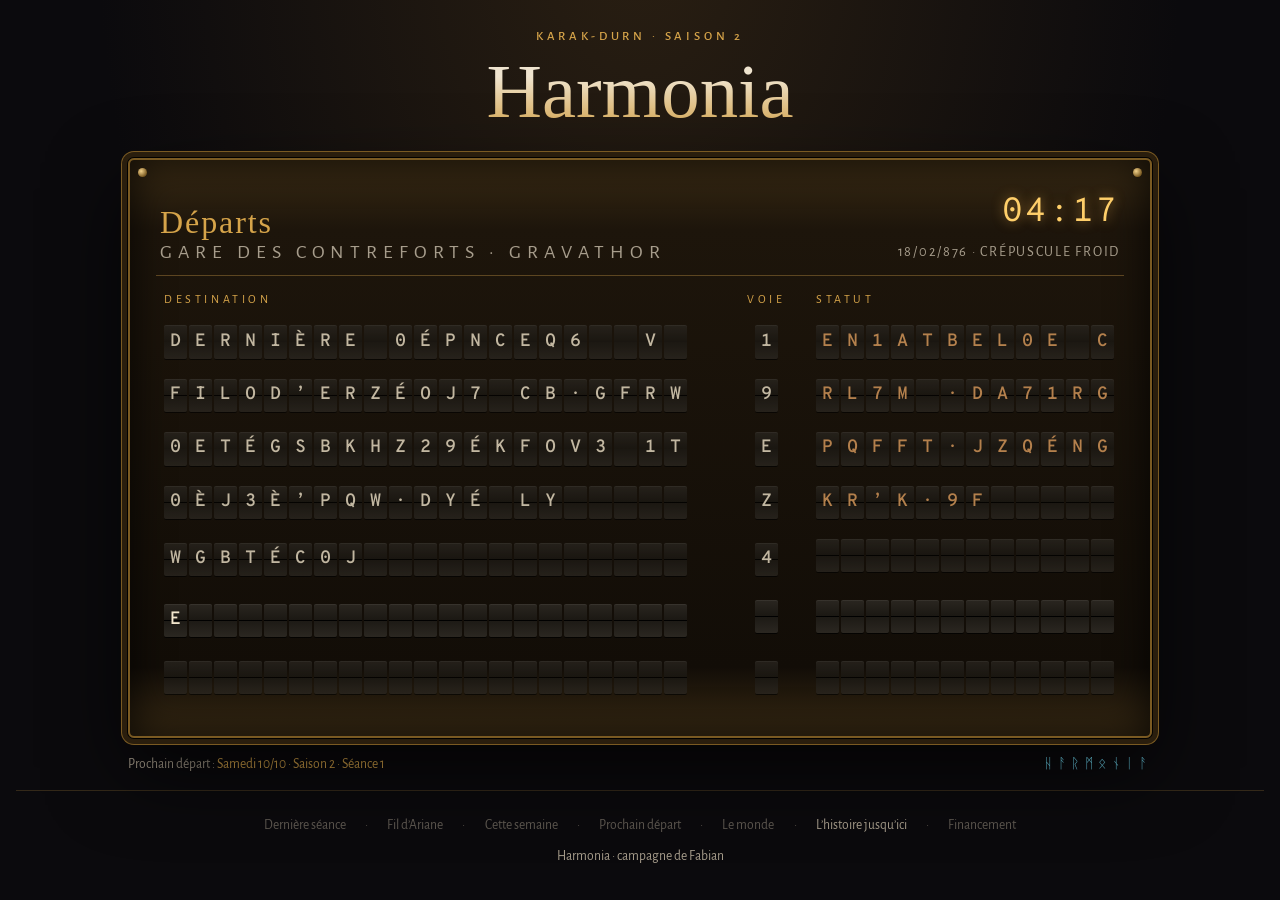
==== index.html @ 9399c0d6 "Tableau : colonnes alignées, statuts de gare ; ajout du Financement Co-Authored-By: Claude Opus 5.5 " ====
<!doctype html>
<html lang="fr">
<head>
<meta charset="utf-8">
<meta name="viewport" content="width=device-width, initial-scale=1, viewport-fit=cover">
<title>Harmonia · Départs</title>
<meta name="description" content="Le site de la campagne Harmonia : dernière séance, fil d'Ariane, semaine en cours, prochain départ et le monde.">
<link rel="preconnect" href="https://fonts.googleapis.com">
<link rel="preconnect" href="https://fonts.gstatic.com" crossorigin>
<link rel="stylesheet" href="https://fonts.googleapis.com/css2?family=IM+Fell+English:ital@0;1&family=IM+Fell+English+SC&family=Alegreya+Sans:wght@400;500;700&family=Overpass+Mono:wght@600&display=swap">
<link rel="stylesheet" href="style.css">
<style>
/* Le tableau des départs d'une gare naine : un panneau de laiton, des plaquettes qui claquent en tournant. */
.gare { min-height: 100vh; display: flex; flex-direction: column; align-items: center; padding: 3vh 16px 0; }
.fronton { text-align: center; margin-bottom: 1.6rem; }
.fronton .kicker { display: block; margin-bottom: .3rem; }
.fronton h1 { margin: 0; font-size: clamp(2.4rem, 9vw, 4.8rem); background: linear-gradient(180deg, var(--parchemin) 30%, var(--laiton)); -webkit-background-clip: text; background-clip: text; color: transparent; }

.panneau {
  /* taille d’une plaquette : 21 + 1 + 12 cases et les écarts doivent tenir dans le panneau */
  --case: clamp(12px, calc((min(100vw, 64rem) - 150px) / 38), 28px);
  --pas: calc(var(--case) + 2px);
  /* colonnes de largeur fixe : les en-têtes tombent pile au-dessus des plaquettes */
  --c-dest: calc(21 * var(--pas)); --c-voie: max(calc(var(--case) * 2.4), 3.4rem); --c-statut: calc(12 * var(--pas));
  width: min(100%, 64rem); position: relative;
  padding: clamp(12px, 2.5vw, 26px);
  background: linear-gradient(180deg, #3a2b14, #1d150b 12%, #120d07 88%, #3a2b14);
  border: 2px solid var(--laiton-sombre); border-radius: 6px;
  box-shadow: 0 0 0 1px #000, 0 0 0 6px #2a1e0d, 0 0 0 7px var(--laiton-sombre), 0 30px 80px rgba(0,0,0,.7), inset 0 0 40px rgba(0,0,0,.8);
}
/* Rivets aux quatre coins */
.panneau::before, .panneau::after { content: ""; position: absolute; top: 8px; width: 9px; height: 9px; border-radius: 50%; background: radial-gradient(circle at 35% 35%, #f3d28b, #7a5a22 70%); }
.panneau::before { left: 8px; } .panneau::after { right: 8px; }

.bandeau { display: flex; justify-content: space-between; align-items: flex-end; gap: 1rem; padding: 0 4px 12px; border-bottom: 1px solid rgba(214,164,74,.35); margin-bottom: 10px; }
.bandeau .titre { font-family: var(--f-titre); font-size: clamp(1.2rem, 3.6vw, 2rem); color: var(--laiton); letter-spacing: .06em; line-height: 1; }
.bandeau .titre small { display: block; font-family: var(--f-ui); font-size: .62em; letter-spacing: .3em; text-transform: uppercase; color: var(--cendre); margin-top: .35rem; }
.horloge { text-align: right; font-family: var(--f-ui); color: var(--cendre); font-size: clamp(.7rem, 1.8vw, .9rem); letter-spacing: .12em; text-transform: uppercase; }
.horloge b { display: block; font-family: "Overpass Mono", monospace; font-size: clamp(1.3rem, 4vw, 2.1rem); color: #ffcf6a; letter-spacing: .08em; text-shadow: 0 0 12px rgba(255,190,80,.5); }

.entetes, .ligne { display: grid; grid-template-columns: minmax(var(--c-dest), 1fr) var(--c-voie) var(--c-statut); align-items: center; gap: clamp(8px, 2vw, 22px); }
.entetes { font-family: var(--f-ui); font-size: clamp(.6rem, 1.6vw, .75rem); letter-spacing: .3em; text-transform: uppercase; color: var(--laiton); padding: 4px 8px 8px; }
.ligne { padding: 8px; border-radius: 4px; text-decoration: none; color: inherit; transition: background .25s ease, box-shadow .25s ease; position: relative; }
.ligne + .ligne { margin-top: 4px; }
a.ligne:hover, a.ligne:focus-visible { background: rgba(214,164,74,.1); box-shadow: inset 3px 0 0 var(--laiton); }
a.ligne:hover .case, a.ligne:focus-visible .case { color: #fff3d6; }
.ligne[aria-disabled="true"] { cursor: default; opacity: .78; }
.col-voie { text-align: center; justify-self: center; }
.entetes .col-voie { justify-self: stretch; }

/* Les plaquettes */
.plaquettes { display: inline-flex; gap: 2px; }
.case {
  width: var(--case); height: calc(var(--case) * 1.45); display: inline-flex; align-items: center; justify-content: center;
  font-family: "Overpass Mono", ui-monospace, monospace; font-weight: 600; font-size: calc(var(--case) * .78); color: #f2e6cc;
  background: linear-gradient(180deg, #2a2620 0%, #1b1813 49%, #000 50%, #1d1a15 51%, #2b2721 100%);
  border-radius: 2px; box-shadow: inset 0 1px 0 rgba(255,255,255,.06), 0 1px 0 rgba(0,0,0,.8); position: relative; overflow: hidden;
}
.case.tourne { animation: claque .07s linear; }
@keyframes claque { 0% { transform: perspective(200px) rotateX(0); } 50% { transform: perspective(200px) rotateX(-70deg); filter: brightness(.6); } 100% { transform: perspective(200px) rotateX(0); } }
.statut .case { color: #ffcf6a; }
.ligne.pret .statut .case { color: #9fe8a8; }
.ligne:not(.pret) .statut .case { color: #e0a060; }

.sous { width: min(100%, 64rem); display: flex; justify-content: space-between; flex-wrap: wrap; gap: .5rem 1rem; margin-top: 1rem; font-family: var(--f-ui); font-size: .85rem; color: var(--cendre); }
.sous .runes { color: var(--runes); letter-spacing: .4em; opacity: .7; }

/* Sur téléphone : la destination en haut, voie et statut en dessous */
@media (max-width: 640px) {
  .panneau { --case: clamp(9px, calc((100vw - 100px) / 23), 22px); }
  .entetes { display: none; }
  .ligne { grid-template-columns: 1fr auto; justify-items: start; grid-template-areas: "dest dest" "statut voie"; row-gap: 6px; padding: 10px 8px; border-bottom: 1px solid rgba(214,164,74,.15); }
  .col-dest { grid-area: dest; } .col-voie { grid-area: voie; } .col-statut { grid-area: statut; }
  .col-statut .case, .col-voie .case { --case: clamp(8px, calc((100vw - 100px) / 27), 16px); }
}
.lisible { position: absolute; width: 1px; height: 1px; overflow: hidden; clip: rect(0 0 0 0); white-space: nowrap; }
</style>
</head>
<body>
<main class="gare">
  <header class="fronton">
    <span class="kicker">Karak-Durn · Saison 2</span>
    <h1>Harmonia</h1>
  </header>

  <section class="panneau" aria-labelledby="titreDeparts">
    <div class="bandeau">
      <div class="titre" id="titreDeparts">Départs<small>Gare des Contreforts · Gravathor</small></div>
      <div class="horloge" aria-label="Date en jeu"><b id="heure">--:--</b><span id="dateJeu"></span></div>
    </div>
    <div class="entetes" aria-hidden="true"><span>Destination</span><span class="col-voie">Voie</span><span>Statut</span></div>
    <nav id="lignes" aria-label="Rubriques du site"></nav>
  </section>

  <div class="sous">
    <span>Prochain départ : <b id="prochain"></b></span>
    <span class="runes" aria-hidden="true">ᚺᚨᚱᛗᛟᚾᛁᚨ</span>
  </div>

  <footer class="pied" style="width:100%;margin-top:auto">
    <nav id="menuSimple" aria-label="Menu simple"></nav>
    Harmonia · campagne de Fabian
  </footer>
</main>

<script src="donnees.js"></script>
<script>
(() => {
  const H = window.HARMONIA;
  const calme = matchMedia('(prefers-reduced-motion: reduce)').matches;
  const ALPHABET = 'ABCDEFGHIJKLMNOPQRSTUVWXYZÉÈÀ0123456789·’ ';
  const LARG = { dest: 21, voie: 1, statut: 12 };
  const statutDe = d => d.pret ? 'À l’heure' : (d.statut || 'Retardé');
  const versPlaquettes = (txt, n) => (txt.toUpperCase() + ' '.repeat(n)).slice(0, n);

  // Les plaquettes : chaque case tourne un certain nombre de fois avant de s'arrêter sur sa lettre
  function plaquettes(txt, n, retard) {
    const boite = document.createElement('span'); boite.className = 'plaquettes'; boite.setAttribute('aria-hidden', 'true');
    [...versPlaquettes(txt, n)].forEach((lettre, i) => {
      const c = document.createElement('span'); c.className = 'case'; boite.appendChild(c);
      if (calme) { c.textContent = lettre; return; }
      let tours = 5 + Math.floor(Math.random() * 9);
      const tic = () => {
        c.classList.remove('tourne'); void c.offsetWidth; c.classList.add('tourne');
        c.textContent = tours > 0 ? ALPHABET[Math.floor(Math.random() * ALPHABET.length)] : lettre;
        if (tours-- > 0) setTimeout(tic, 55 + Math.random() * 25);
      };
      setTimeout(tic, retard + i * 35);
    });
    return boite;
  }

  const lignes = document.getElementById('lignes'), menu = document.getElementById('menuSimple');
  H.departs.forEach((d, k) => {
    const l = document.createElement(d.pret ? 'a' : 'div');
    l.className = 'ligne' + (d.pret ? ' pret' : '');
    if (d.pret) l.href = d.page; else l.setAttribute('aria-disabled', 'true');
    const lu = document.createElement('span'); lu.className = 'lisible';
    lu.textContent = `${d.destination}, voie ${d.voie}, ${statutDe(d)}`; l.appendChild(lu);
    const col = (cls, el) => { const s = document.createElement('span'); s.className = cls; s.appendChild(el); l.appendChild(s); };
    col('col-dest', plaquettes(d.destination, LARG.dest, 150 + k * 260));
    col('col-voie', plaquettes(d.voie, LARG.voie, 350 + k * 260));
    col('col-statut statut', plaquettes(statutDe(d), LARG.statut, 450 + k * 260));
    lignes.appendChild(l);
    if (k) menu.appendChild(Object.assign(document.createElement('span'), { textContent: '·' }));
    const m = document.createElement(d.pret ? 'a' : 'span');
    m.textContent = d.destination; if (d.pret) m.href = d.page; else m.style.opacity = '.5';
    menu.appendChild(m);
  });

  // Horloge : l'heure réelle, la date d'Harmonia
  document.getElementById('dateJeu').textContent = `${H.dateEnJeu} · ${H.saison}`;
  const heure = document.getElementById('heure');
  (function tic() { const d = new Date(); heure.textContent = String(d.getHours()).padStart(2, '0') + ':' + String(d.getMinutes()).padStart(2, '0'); setTimeout(tic, 1000 * (60 - d.getSeconds())); })();

  const p = H.prochaineSeance;
  document.getElementById('prochain').textContent = [p.libelle, p.heure, p.quoi].filter(Boolean).join(' · ');
})();
</script>
</body>
</html>
---- style.css ----
/* Harmonia : charte commune (nuit, parchemin, laiton), dans l'esprit de la bande-annonce de la saison 2. */
:root {
  --nuit: #0b0a0d;
  --nuit-2: #15121a;
  --parchemin: #efe4cf;
  --cendre: #a79d8c;
  --laiton: #d6a44a;
  --laiton-sombre: #7a5a22;
  --braise: #e0703a;
  --runes: #6fd8f0;
  --f-titre: "IM Fell English SC", "IM Fell English", Georgia, "Times New Roman", serif;
  --f-recit: "IM Fell English", Georgia, "Times New Roman", serif;
  --f-ui: "Alegreya Sans", "Segoe UI", system-ui, sans-serif;
  color-scheme: dark;
}
* { box-sizing: border-box; }
html { -webkit-text-size-adjust: 100%; }
body {
  margin: 0; min-height: 100vh; color: var(--parchemin); font-family: var(--f-recit); line-height: 1.6;
  background: radial-gradient(ellipse at 50% -10%, #2a1f12 0%, var(--nuit) 60%) fixed, var(--nuit);
}
a { color: var(--laiton); }
a:focus-visible, button:focus-visible { outline: 2px solid var(--parchemin); outline-offset: 3px; }

/* Barre du haut, commune à toutes les pages sauf l'accueil */
.entete { display: flex; align-items: center; justify-content: space-between; gap: 1rem; padding: 14px 16px; border-bottom: 1px solid rgba(214,164,74,.25); }
.entete a { font-family: var(--f-ui); text-decoration: none; letter-spacing: .14em; text-transform: uppercase; font-size: .85rem; }
.entete .marque { font-family: var(--f-titre); text-transform: none; letter-spacing: .02em; font-size: 1.3rem; color: var(--parchemin); }

/* Pages de lecture */
.page { max-width: 46rem; margin: 0 auto; padding: 2.5rem 16px 4rem; }
.kicker { font-family: var(--f-ui); font-weight: 500; font-size: .8rem; letter-spacing: .3em; text-transform: uppercase; color: var(--laiton); }
h1 { font-family: var(--f-titre); font-weight: 400; font-size: clamp(2.2rem, 7vw, 3.6rem); line-height: 1.05; margin: .3rem 0 1rem; }
h2 { font-family: var(--f-titre); font-weight: 400; font-size: clamp(1.5rem, 4.5vw, 2rem); line-height: 1.15; margin: 0 0 .6rem; color: var(--parchemin); }
.chapeau { font-size: 1.2rem; color: var(--cendre); font-style: italic; }
b, strong { color: var(--laiton); font-weight: 400; }

/* Pied de page : le menu classique, en secours du tableau */
.pied { border-top: 1px solid rgba(214,164,74,.2); padding: 1.5rem 16px 2rem; text-align: center; font-family: var(--f-ui); font-size: .85rem; color: var(--cendre); }
.pied nav { display: flex; flex-wrap: wrap; justify-content: center; gap: .4rem 1.2rem; margin-bottom: .6rem; }
.pied nav a { color: var(--cendre); text-decoration: none; }
.pied nav a:hover { color: var(--laiton); }
.pied nav span { opacity: .5; }

@media (prefers-reduced-motion: reduce) { *, *::before, *::after { animation: none !important; transition: none !important; } }
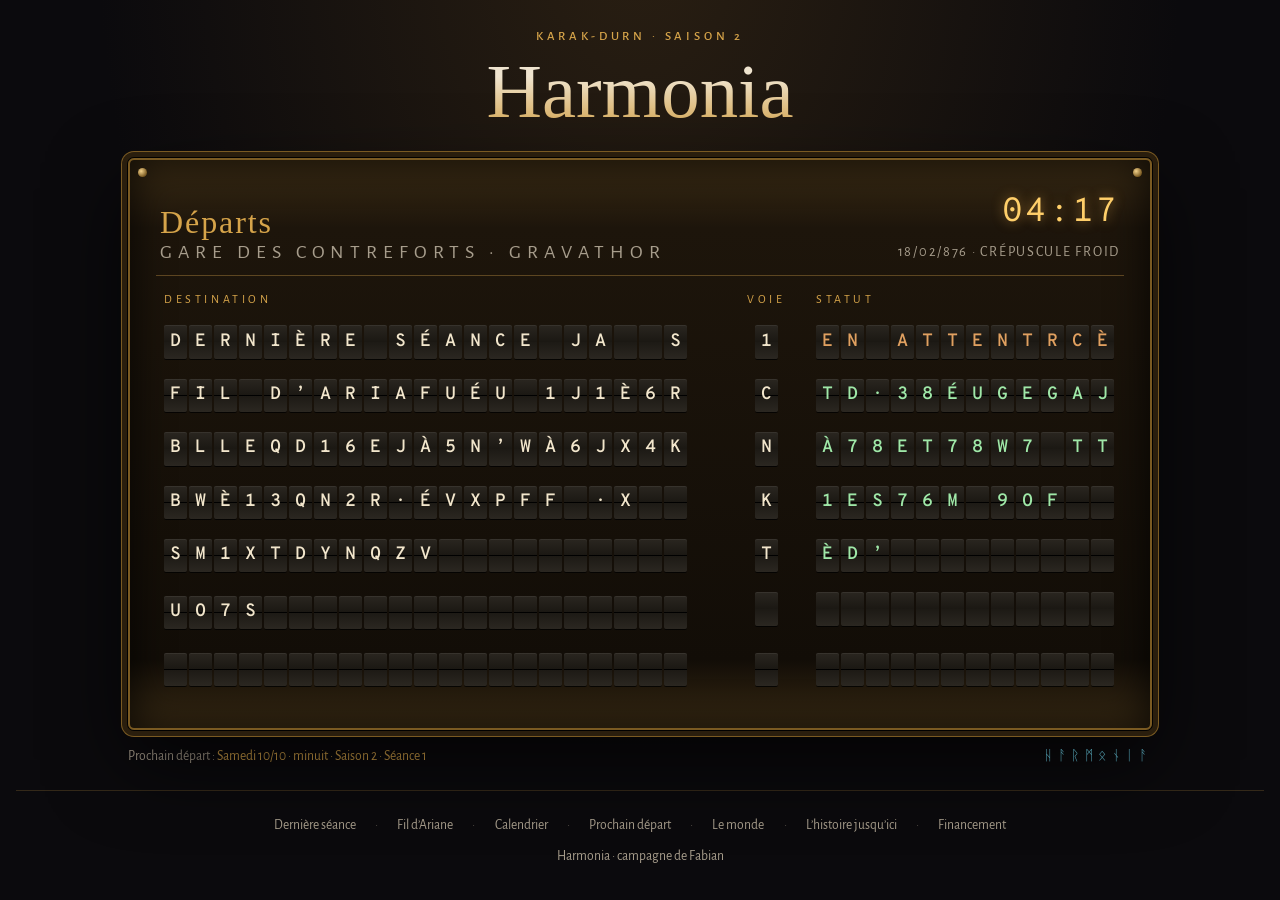
==== commit 022850cc: "Dernière séance (récap + notes brutes) et Le monde (fiches avec recherche, amorcées avec la saison 1" ====
--- a/index.html
+++ b/index.html
@@ -59,8 +59,8 @@
 .case.tourne { animation: claque .07s linear; }
 @keyframes claque { 0% { transform: perspective(200px) rotateX(0); } 50% { transform: perspective(200px) rotateX(-70deg); filter: brightness(.6); } 100% { transform: perspective(200px) rotateX(0); } }
 .statut .case { color: #ffcf6a; }
-.ligne.pret .statut .case { color: #9fe8a8; }
-.ligne:not(.pret) .statut .case { color: #e0a060; }
+.ligne.heure .statut .case { color: #9fe8a8; }
+.ligne:not(.heure) .statut .case { color: #e0a060; }
 
 .sous { width: min(100%, 64rem); display: flex; justify-content: space-between; flex-wrap: wrap; gap: .5rem 1rem; margin-top: 1rem; font-family: var(--f-ui); font-size: .85rem; color: var(--cendre); }
 .sous .runes { color: var(--runes); letter-spacing: .4em; opacity: .7; }
@@ -110,7 +110,7 @@
   const calme = matchMedia('(prefers-reduced-motion: reduce)').matches;
   const ALPHABET = 'ABCDEFGHIJKLMNOPQRSTUVWXYZÉÈÀ0123456789·’ ';
   const LARG = { dest: 21, voie: 1, statut: 12 };
-  const statutDe = d => d.pret ? 'À l’heure' : (d.statut || 'Retardé');
+  const statutDe = d => d.statut || (d.pret ? 'À l’heure' : 'Retardé'); // un statut écrit à la main l’emporte
   const versPlaquettes = (txt, n) => (txt.toUpperCase() + ' '.repeat(n)).slice(0, n);
 
   // Les plaquettes : chaque case tourne un certain nombre de fois avant de s'arrêter sur sa lettre
@@ -133,7 +133,7 @@
   const lignes = document.getElementById('lignes'), menu = document.getElementById('menuSimple');
   H.departs.forEach((d, k) => {
     const l = document.createElement(d.pret ? 'a' : 'div');
-    l.className = 'ligne' + (d.pret ? ' pret' : '');
+    l.className = 'ligne' + (d.pret ? ' pret' : '') + (statutDe(d) === 'À l’heure' ? ' heure' : '');
     if (d.pret) l.href = d.page; else l.setAttribute('aria-disabled', 'true');
     const lu = document.createElement('span'); lu.className = 'lisible';
     lu.textContent = `${d.destination}, voie ${d.voie}, ${statutDe(d)}`; l.appendChild(lu);
--- a/style.css
+++ b/style.css
@@ -39,7 +39,7 @@
 .pied { border-top: 1px solid rgba(214,164,74,.2); padding: 1.5rem 16px 2rem; text-align: center; font-family: var(--f-ui); font-size: .85rem; color: var(--cendre); }
 .pied nav { display: flex; flex-wrap: wrap; justify-content: center; gap: .4rem 1.2rem; margin-bottom: .6rem; }
 .pied nav a { color: var(--cendre); text-decoration: none; }
-.pied nav a:hover { color: var(--laiton); }
+.pied nav a:hover, .pied nav a[aria-current] { color: var(--laiton); }
 .pied nav span { opacity: .5; }
 
 @media (prefers-reduced-motion: reduce) { *, *::before, *::after { animation: none !important; transition: none !important; } }
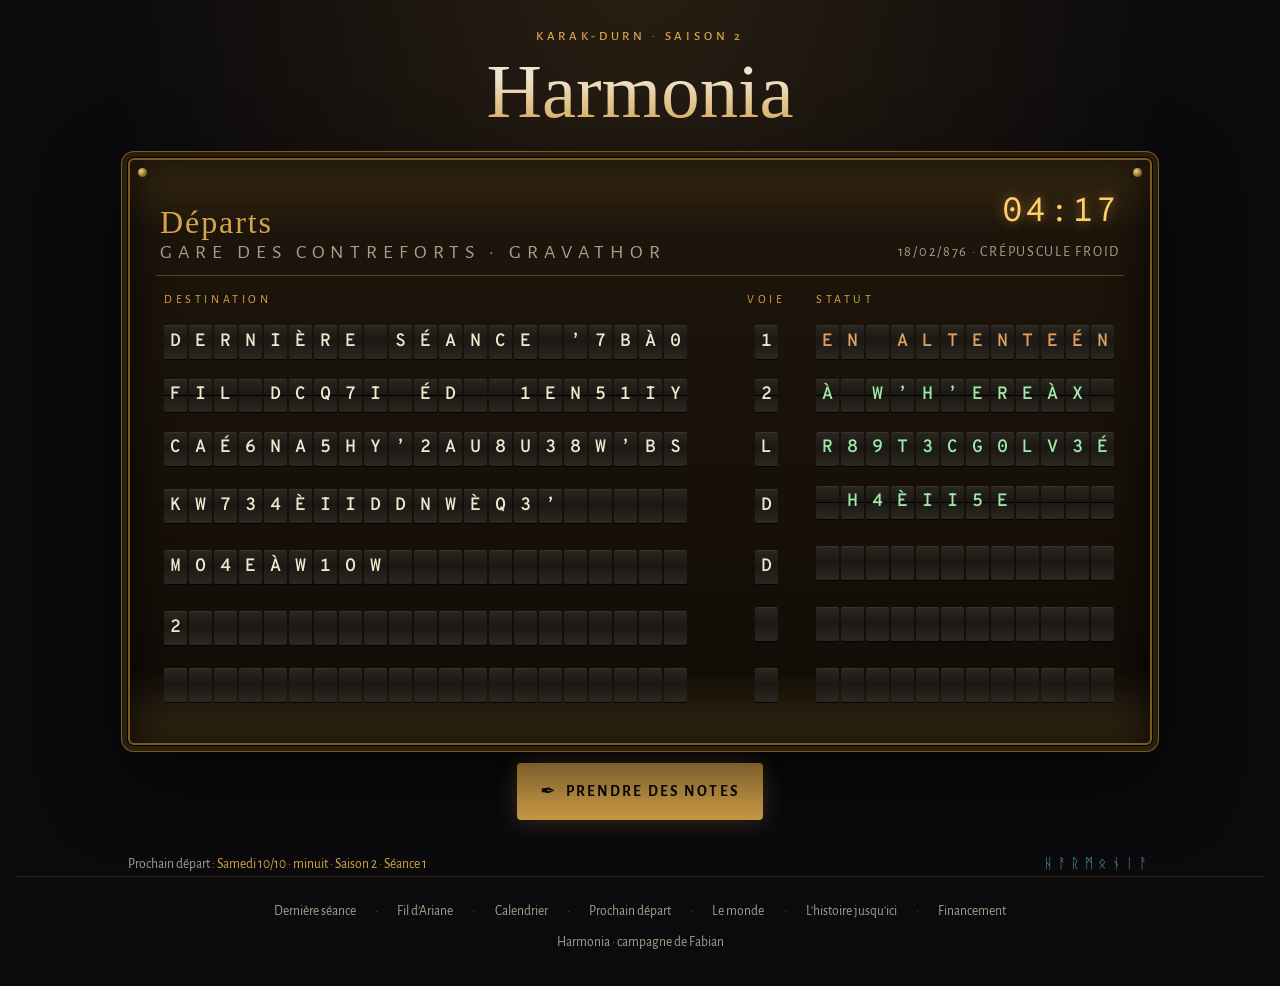
==== commit dba46806: "Bouton « Prendre des notes » vers le formulaire (accueil et Dernière séance) ; accueil branché sur c" ====
--- a/index.html
+++ b/index.html
@@ -92,6 +92,8 @@
     <nav id="lignes" aria-label="Rubriques du site"></nav>
   </section>
 
+  <div class="prendre-notes"></div>
+
   <div class="sous">
     <span>Prochain départ : <b id="prochain"></b></span>
     <span class="runes" aria-hidden="true">ᚺᚨᚱᛗᛟᚾᛁᚨ</span>
@@ -104,6 +106,7 @@
 </main>
 
 <script src="donnees.js"></script>
+<script src="commun.js" defer></script>
 <script>
 (() => {
   const H = window.HARMONIA;
@@ -130,7 +133,7 @@
     return boite;
   }
 
-  const lignes = document.getElementById('lignes'), menu = document.getElementById('menuSimple');
+  const lignes = document.getElementById('lignes');
   H.departs.forEach((d, k) => {
     const l = document.createElement(d.pret ? 'a' : 'div');
     l.className = 'ligne' + (d.pret ? ' pret' : '') + (statutDe(d) === 'À l’heure' ? ' heure' : '');
@@ -142,10 +145,6 @@
     col('col-voie', plaquettes(d.voie, LARG.voie, 350 + k * 260));
     col('col-statut statut', plaquettes(statutDe(d), LARG.statut, 450 + k * 260));
     lignes.appendChild(l);
-    if (k) menu.appendChild(Object.assign(document.createElement('span'), { textContent: '·' }));
-    const m = document.createElement(d.pret ? 'a' : 'span');
-    m.textContent = d.destination; if (d.pret) m.href = d.page; else m.style.opacity = '.5';
-    menu.appendChild(m);
   });
 
   // Horloge : l'heure réelle, la date d'Harmonia
--- a/style.css
+++ b/style.css
@@ -42,4 +42,10 @@
 .pied nav a:hover, .pied nav a[aria-current] { color: var(--laiton); }
 .pied nav span { opacity: .5; }
 
+/* Bouton « Prendre des notes » vers le formulaire */
+.prendre-notes { margin: 1.2rem 0; text-align: center; }
+.bouton-notes { display: inline-flex; align-items: center; gap: .5rem; font-family: var(--f-ui); font-weight: 700; font-size: .95rem; letter-spacing: .14em; text-transform: uppercase; text-decoration: none; color: var(--nuit); background: var(--laiton); border-radius: 3px; padding: .8rem 1.4rem; box-shadow: 0 0 0 1px var(--laiton), 0 0 24px rgba(214,164,74,.3); }
+.bouton-notes:hover { filter: brightness(1.1); }
+.bouton-notes span { font-size: 1.2em; }
+
 @media (prefers-reduced-motion: reduce) { *, *::before, *::after { animation: none !important; transition: none !important; } }
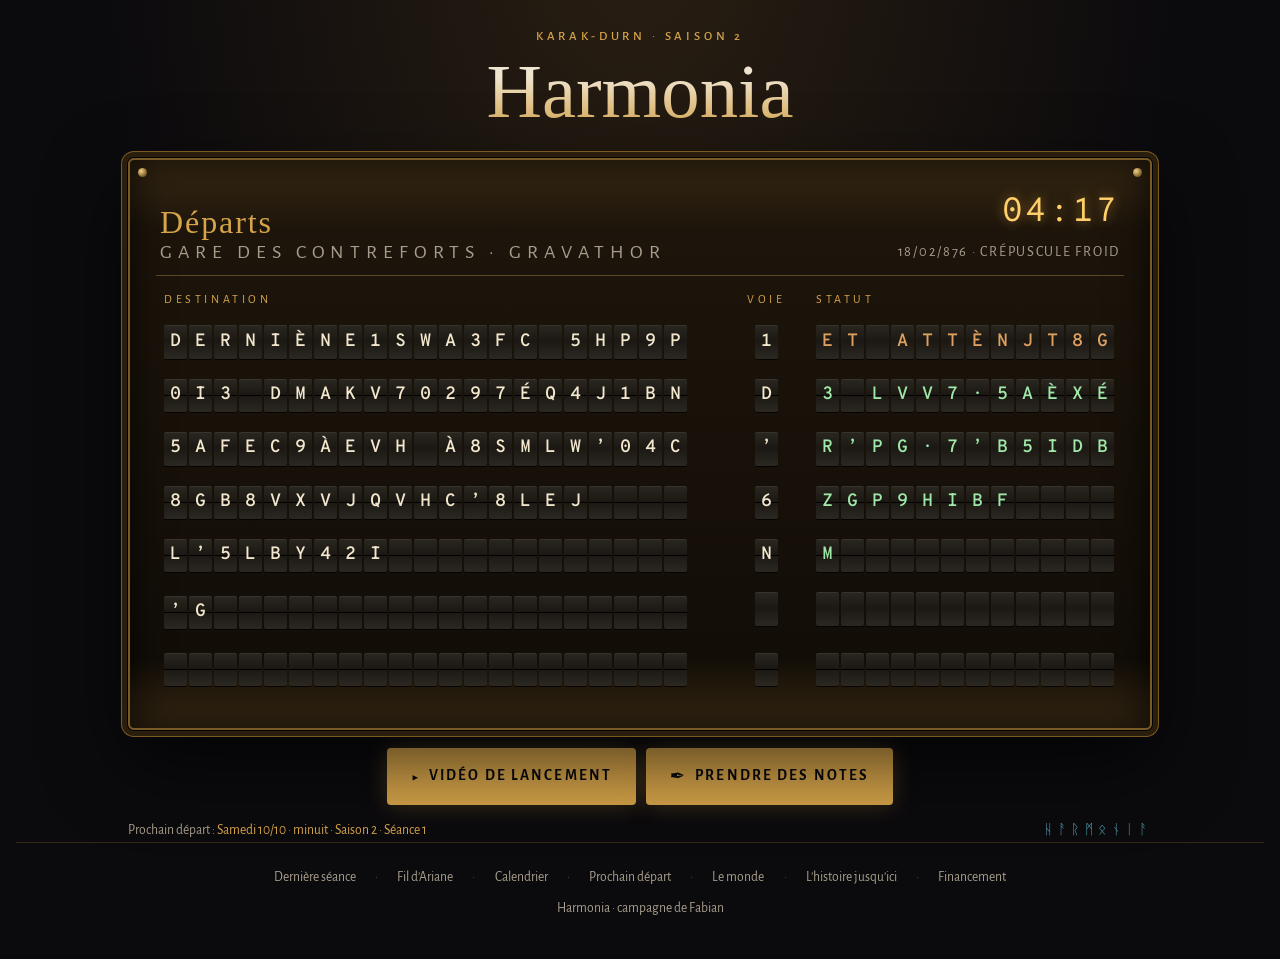
==== commit 718225b0: "Vidéo de lancement (Terminus) : copie dans terminus/, bouton sur l'accueil, crédits des sons Co-Auth" ====
--- a/index.html
+++ b/index.html
@@ -92,7 +92,10 @@
     <nav id="lignes" aria-label="Rubriques du site"></nav>
   </section>
 
-  <div class="prendre-notes"></div>
+  <div class="boutons-accueil">
+    <a class="bouton-notes bouton-video" href="terminus/"><span aria-hidden="true">▶</span> Vidéo de lancement</a>
+    <div class="prendre-notes"></div>
+  </div>
 
   <div class="sous">
     <span>Prochain départ : <b id="prochain"></b></span>
--- a/style.css
+++ b/style.css
@@ -43,9 +43,21 @@
 .pied nav span { opacity: .5; }
 
 /* Bouton « Prendre des notes » vers le formulaire */
+.boutons-accueil { display: flex; flex-wrap: wrap; gap: .8rem; justify-content: center; align-items: center; margin: 1.2rem 0 0; }
+.boutons-accueil .prendre-notes { margin: 0; }
+.bouton-video { background: transparent; color: var(--laiton); box-shadow: inset 0 0 0 1px var(--laiton); }
 .prendre-notes { margin: 1.2rem 0; text-align: center; }
 .bouton-notes { display: inline-flex; align-items: center; gap: .5rem; font-family: var(--f-ui); font-weight: 700; font-size: .95rem; letter-spacing: .14em; text-transform: uppercase; text-decoration: none; color: var(--nuit); background: var(--laiton); border-radius: 3px; padding: .8rem 1.4rem; box-shadow: 0 0 0 1px var(--laiton), 0 0 24px rgba(214,164,74,.3); }
 .bouton-notes:hover { filter: brightness(1.1); }
 .bouton-notes span { font-size: 1.2em; }
+.scribe { max-width: min(26rem, calc(100vw - 32px)); padding: 1.6rem 1.4rem 1.4rem; text-align: center; color: #2b2116; background: linear-gradient(180deg, #f3e9d3, #e8dabb); border: 2px solid var(--laiton-sombre); border-radius: 6px; box-shadow: 0 20px 60px rgba(0,0,0,.7); }
+.scribe::backdrop { background: rgba(5,4,6,.75); }
+.scribe .question { font-family: var(--f-titre); font-size: 1.5rem; line-height: 1.2; margin: 0 0 .5rem; }
+.scribe .explication { font-family: var(--f-ui); font-size: .9rem; color: #6b5b45; margin: 0 0 1.2rem; }
+.scribe .choix { display: flex; gap: .8rem; justify-content: center; }
+.scribe button { font-family: var(--f-ui); font-weight: 700; font-size: .95rem; letter-spacing: .14em; text-transform: uppercase; cursor: pointer; border-radius: 3px; padding: .7rem 1.6rem; border: 2px solid #2b2116; }
+.scribe .oui { background: #2b2116; color: var(--parchemin); }
+.scribe .non { background: transparent; color: #2b2116; }
+.scribe button:focus-visible { outline: 2px solid var(--laiton-sombre); outline-offset: 3px; }
 
 @media (prefers-reduced-motion: reduce) { *, *::before, *::after { animation: none !important; transition: none !important; } }
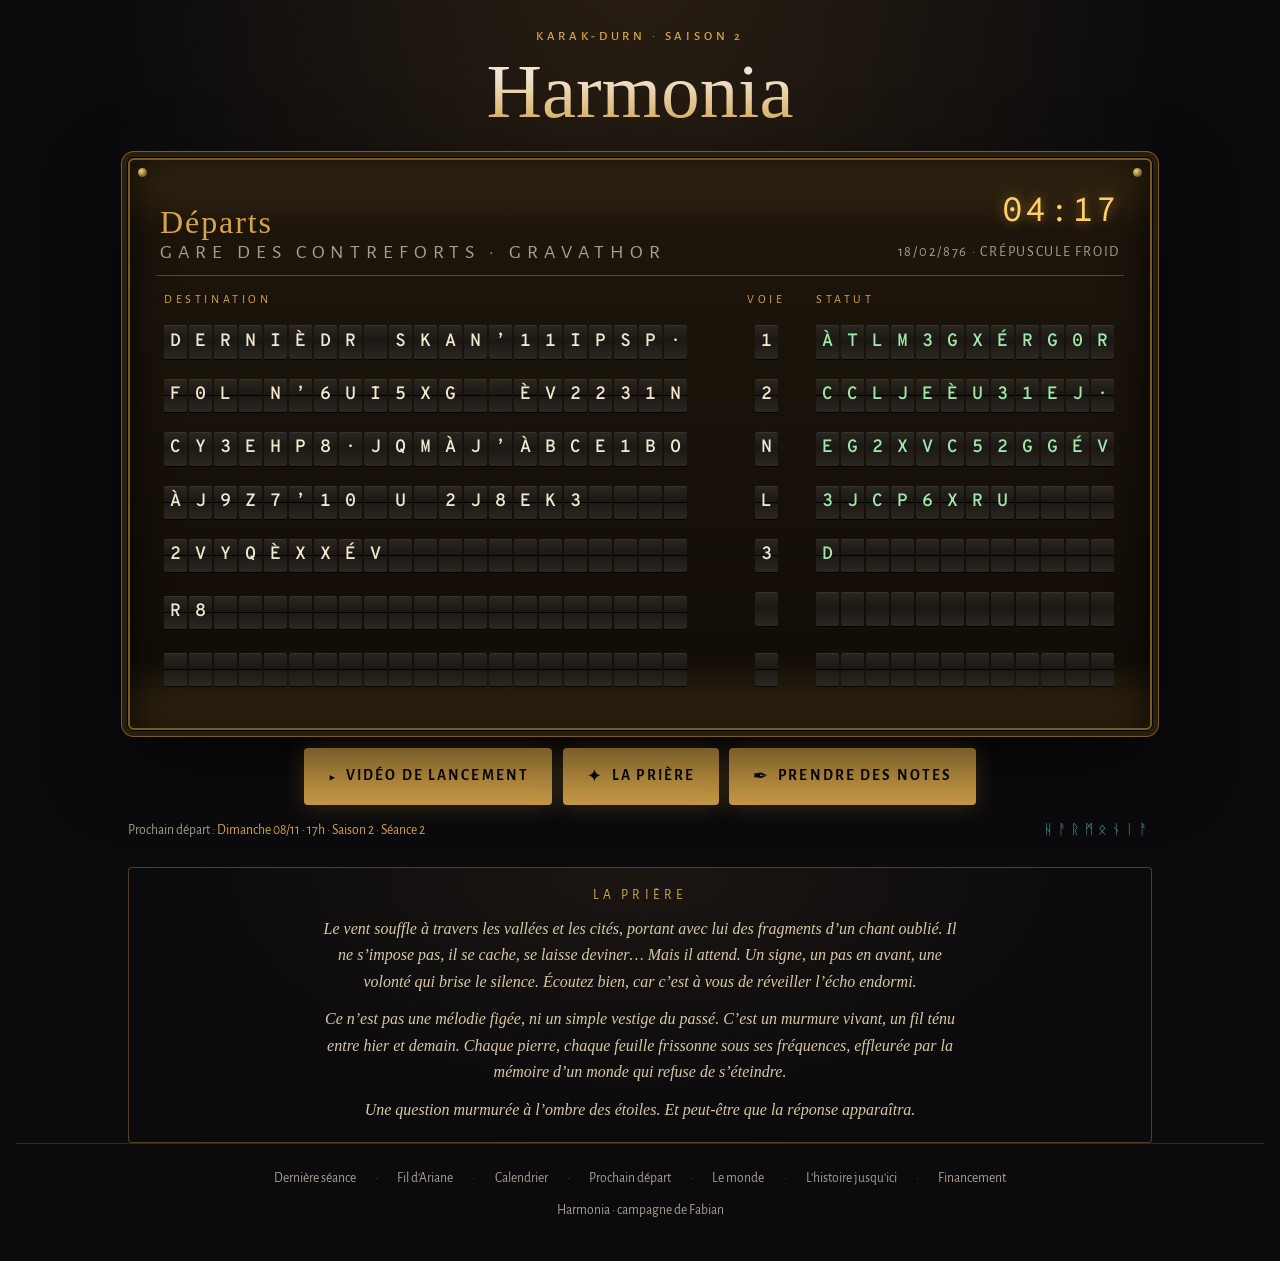
==== commit 1f67e4b3: "Le monde : arbre des lieux de rencontre pour les personnages ; accueil : la prière du début de séanc" ====
--- a/index.html
+++ b/index.html
@@ -73,6 +73,11 @@
   .col-dest { grid-area: dest; } .col-voie { grid-area: voie; } .col-statut { grid-area: statut; }
   .col-statut .case, .col-voie .case { --case: clamp(8px, calc((100vw - 100px) / 27), 16px); }
 }
+.priere { width: min(100%, 64rem); margin-top: 1.6rem; padding: 1.2rem clamp(1rem, 4vw, 2rem); border: 1px solid rgba(214,164,74,.35); border-radius: 4px; background: radial-gradient(ellipse at top, rgba(214,164,74,.08), transparent 70%); text-align: center; }
+.priere h2 { margin: 0 0 .8rem; font-size: clamp(.75rem, 2vw, .85rem); font-family: var(--f-ui); letter-spacing: .3em; text-transform: uppercase; color: var(--laiton); }
+.priere blockquote { margin: 0 auto; max-width: 40em; font-style: italic; color: #d8c8a8; line-height: 1.65; }
+.priere blockquote p { margin: 0 0 .7em; }
+.priere blockquote p:last-child { margin-bottom: 0; }
 .lisible { position: absolute; width: 1px; height: 1px; overflow: hidden; clip: rect(0 0 0 0); white-space: nowrap; }
 </style>
 </head>
@@ -94,6 +99,7 @@
 
   <div class="boutons-accueil">
     <a class="bouton-notes bouton-video" href="terminus/"><span aria-hidden="true">▶</span> Vidéo de lancement</a>
+    <a class="bouton-notes" href="#priere"><span aria-hidden="true">✦</span> La prière</a>
     <div class="prendre-notes"></div>
   </div>
 
@@ -102,6 +108,11 @@
     <span class="runes" aria-hidden="true">ᚺᚨᚱᛗᛟᚾᛁᚨ</span>
   </div>
 
+  <section class="priere" id="priere" aria-labelledby="titrePriere" hidden>
+    <h2 id="titrePriere">La prière</h2>
+    <blockquote id="texte-priere"></blockquote>
+  </section>
+
   <footer class="pied" style="width:100%;margin-top:auto">
     <nav id="menuSimple" aria-label="Menu simple"></nav>
     Harmonia · campagne de Fabian
@@ -109,6 +120,16 @@
 </main>
 
 <script src="donnees.js"></script>
+<script>
+// La prière du début de séance (texte dans donnees.js)
+(() => {
+  const P = (window.HARMONIA || {}).priere || [];
+  if (!P.length) return;
+  const q = document.getElementById('texte-priere');
+  P.forEach(t => { const p = document.createElement('p'); p.textContent = t; q.appendChild(p); });
+  document.getElementById('priere').hidden = false;
+})();
+</script>
 <script src="commun.js" defer></script>
 <script>
 (() => {
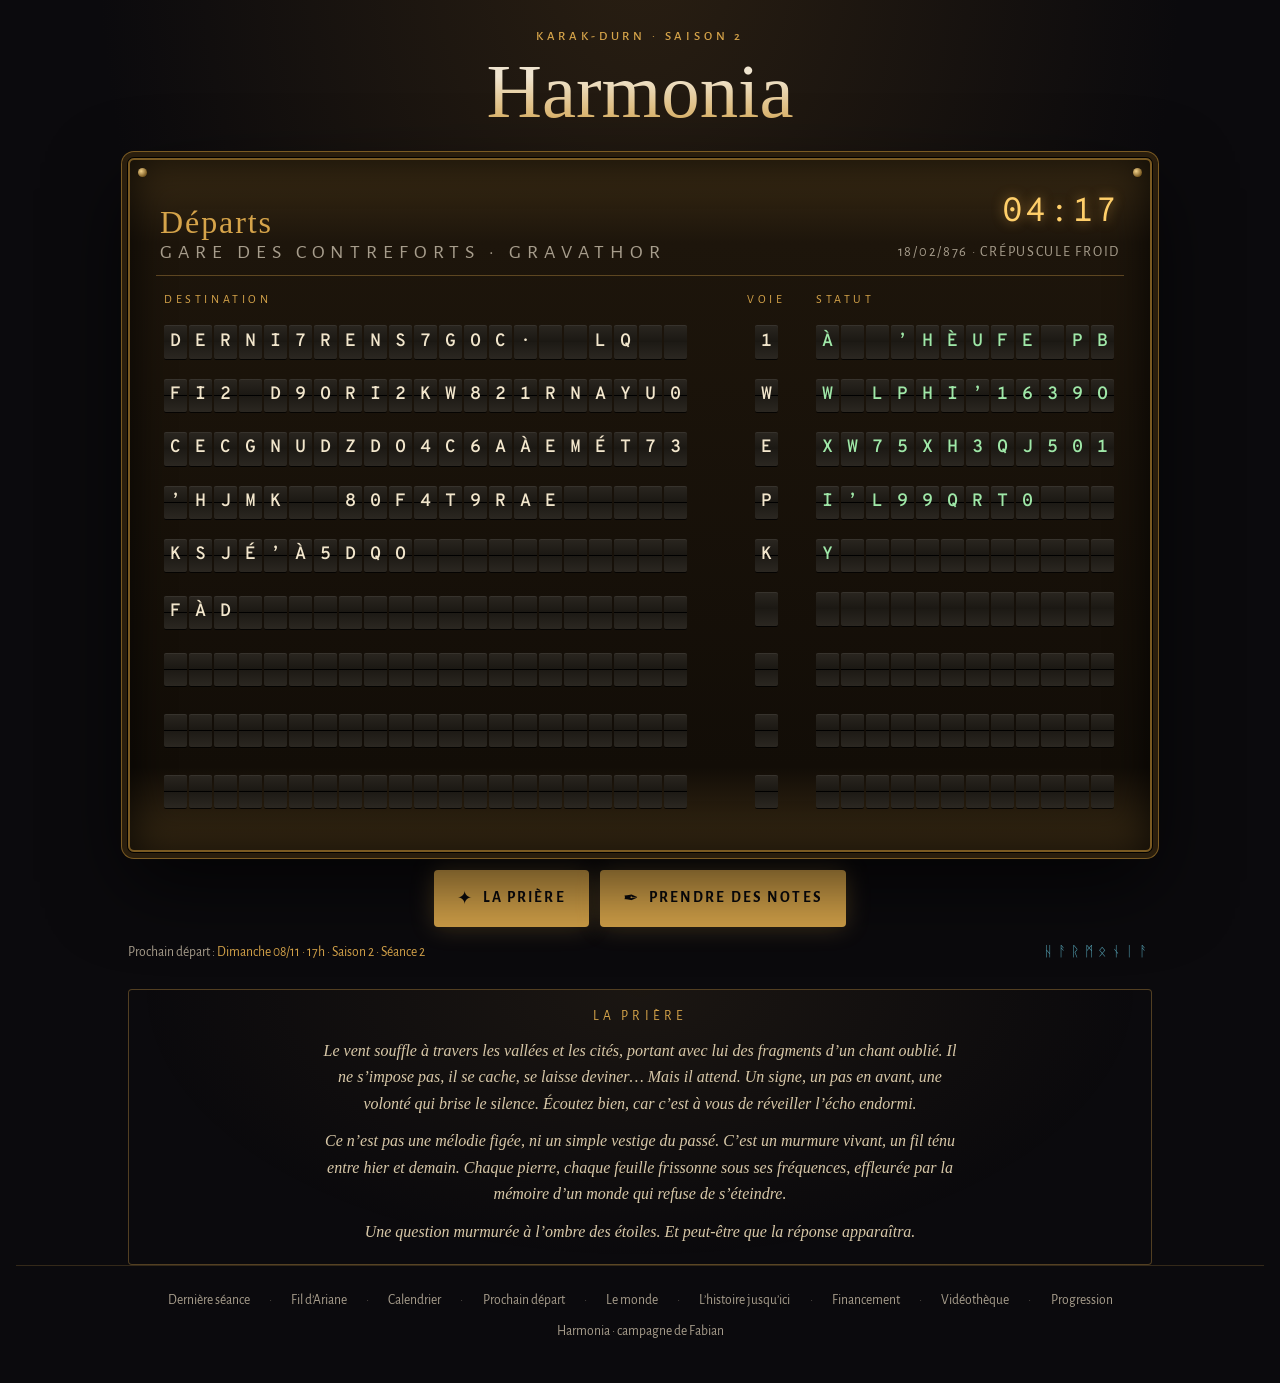
==== commit c8cfdd9d: "Vidéothèque (bandes-annonces avec vignettes) et Progression (bonus au-delà des stats de base) ; bout" ====
--- a/index.html
+++ b/index.html
@@ -98,7 +98,7 @@
   </section>
 
   <div class="boutons-accueil">
-    <a class="bouton-notes bouton-video" href="terminus/"><span aria-hidden="true">▶</span> Vidéo de lancement</a>
+
     <a class="bouton-notes" href="#priere"><span aria-hidden="true">✦</span> La prière</a>
     <div class="prendre-notes"></div>
   </div>
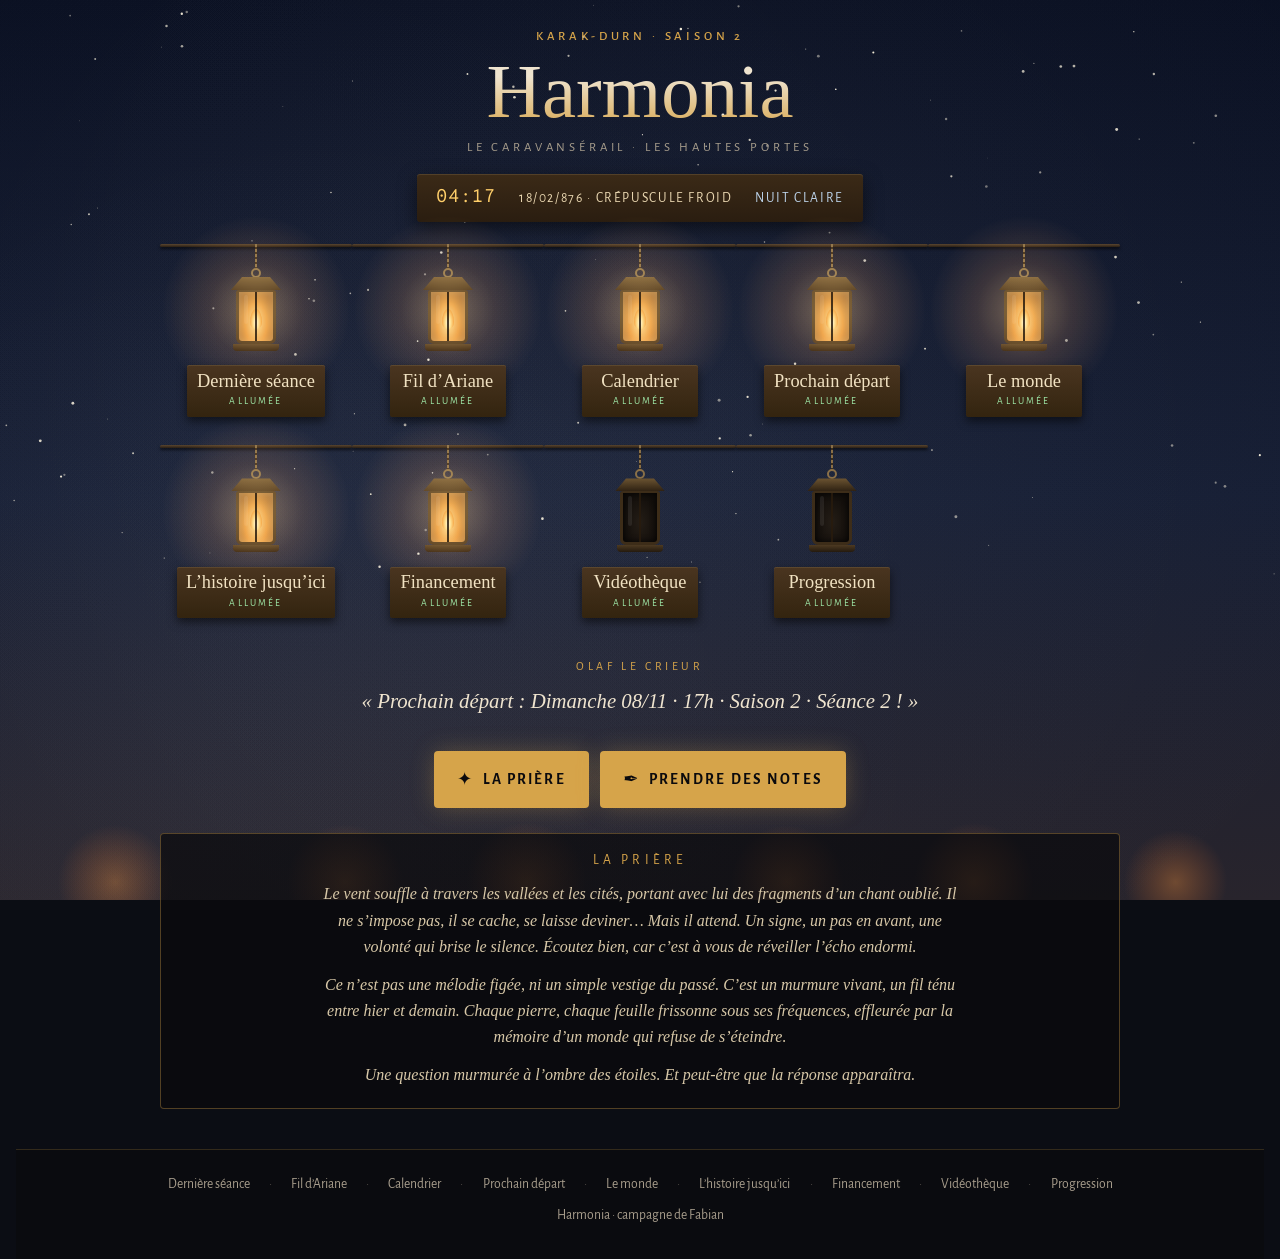
==== commit 155df9e5: "Accueil : les lanternes d'Ilvar au Caravansérail (balancement, météo changeante) ; ancien tableau de" ====
--- a/index.html
+++ b/index.html
@@ -3,109 +3,109 @@
 <head>
 <meta charset="utf-8">
 <meta name="viewport" content="width=device-width, initial-scale=1, viewport-fit=cover">
-<title>Harmonia · Départs</title>
-<meta name="description" content="Le site de la campagne Harmonia : dernière séance, fil d'Ariane, semaine en cours, prochain départ et le monde.">
+<title>Harmonia · Le Caravansérail</title>
+<meta name="description" content="Le site de la campagne Harmonia : dernière séance, fil d'Ariane, calendrier, prochaine séance, le monde.">
 <link rel="preconnect" href="https://fonts.googleapis.com">
 <link rel="preconnect" href="https://fonts.gstatic.com" crossorigin>
 <link rel="stylesheet" href="https://fonts.googleapis.com/css2?family=IM+Fell+English:ital@0;1&family=IM+Fell+English+SC&family=Alegreya+Sans:wght@400;500;700&family=Overpass+Mono:wght@600&display=swap">
 <link rel="stylesheet" href="style.css">
 <style>
-/* Le tableau des départs d'une gare naine : un panneau de laiton, des plaquettes qui claquent en tournant. */
-.gare { min-height: 100vh; display: flex; flex-direction: column; align-items: center; padding: 3vh 16px 0; }
-.fronton { text-align: center; margin-bottom: 1.6rem; }
+/* Les lanternes d'Ilvar : une allée du camp des bloqués, la nuit. L'allumeur les allume une à une ;
+   une lanterne allumée = une rubrique prête. Le ciel change de temps en temps (météo dans METEO, plus bas). */
+body { background: #0b0d14; }
+#ciel { position: fixed; inset: 0; width: 100%; height: 100%; z-index: -1; display: block; }
+.camp { min-height: 100vh; display: flex; flex-direction: column; align-items: center; padding: 3vh 16px 0; --amp: 3deg; }
+.fronton { text-align: center; margin-bottom: 1rem; }
 .fronton .kicker { display: block; margin-bottom: .3rem; }
 .fronton h1 { margin: 0; font-size: clamp(2.4rem, 9vw, 4.8rem); background: linear-gradient(180deg, var(--parchemin) 30%, var(--laiton)); -webkit-background-clip: text; background-clip: text; color: transparent; }
-
-.panneau {
-  /* taille d’une plaquette : 21 + 1 + 12 cases et les écarts doivent tenir dans le panneau */
-  --case: clamp(12px, calc((min(100vw, 64rem) - 150px) / 38), 28px);
-  --pas: calc(var(--case) + 2px);
-  /* colonnes de largeur fixe : les en-têtes tombent pile au-dessus des plaquettes */
-  --c-dest: calc(21 * var(--pas)); --c-voie: max(calc(var(--case) * 2.4), 3.4rem); --c-statut: calc(12 * var(--pas));
-  width: min(100%, 64rem); position: relative;
-  padding: clamp(12px, 2.5vw, 26px);
-  background: linear-gradient(180deg, #3a2b14, #1d150b 12%, #120d07 88%, #3a2b14);
-  border: 2px solid var(--laiton-sombre); border-radius: 6px;
-  box-shadow: 0 0 0 1px #000, 0 0 0 6px #2a1e0d, 0 0 0 7px var(--laiton-sombre), 0 30px 80px rgba(0,0,0,.7), inset 0 0 40px rgba(0,0,0,.8);
-}
-/* Rivets aux quatre coins */
-.panneau::before, .panneau::after { content: ""; position: absolute; top: 8px; width: 9px; height: 9px; border-radius: 50%; background: radial-gradient(circle at 35% 35%, #f3d28b, #7a5a22 70%); }
-.panneau::before { left: 8px; } .panneau::after { right: 8px; }
-
-.bandeau { display: flex; justify-content: space-between; align-items: flex-end; gap: 1rem; padding: 0 4px 12px; border-bottom: 1px solid rgba(214,164,74,.35); margin-bottom: 10px; }
-.bandeau .titre { font-family: var(--f-titre); font-size: clamp(1.2rem, 3.6vw, 2rem); color: var(--laiton); letter-spacing: .06em; line-height: 1; }
-.bandeau .titre small { display: block; font-family: var(--f-ui); font-size: .62em; letter-spacing: .3em; text-transform: uppercase; color: var(--cendre); margin-top: .35rem; }
-.horloge { text-align: right; font-family: var(--f-ui); color: var(--cendre); font-size: clamp(.7rem, 1.8vw, .9rem); letter-spacing: .12em; text-transform: uppercase; }
-.horloge b { display: block; font-family: "Overpass Mono", monospace; font-size: clamp(1.3rem, 4vw, 2.1rem); color: #ffcf6a; letter-spacing: .08em; text-shadow: 0 0 12px rgba(255,190,80,.5); }
-
-.entetes, .ligne { display: grid; grid-template-columns: minmax(var(--c-dest), 1fr) var(--c-voie) var(--c-statut); align-items: center; gap: clamp(8px, 2vw, 22px); }
-.entetes { font-family: var(--f-ui); font-size: clamp(.6rem, 1.6vw, .75rem); letter-spacing: .3em; text-transform: uppercase; color: var(--laiton); padding: 4px 8px 8px; }
-.ligne { padding: 8px; border-radius: 4px; text-decoration: none; color: inherit; transition: background .25s ease, box-shadow .25s ease; position: relative; }
-.ligne + .ligne { margin-top: 4px; }
-a.ligne:hover, a.ligne:focus-visible { background: rgba(214,164,74,.1); box-shadow: inset 3px 0 0 var(--laiton); }
-a.ligne:hover .case, a.ligne:focus-visible .case { color: #fff3d6; }
-.ligne[aria-disabled="true"] { cursor: default; opacity: .78; }
-.col-voie { text-align: center; justify-self: center; }
-.entetes .col-voie { justify-self: stretch; }
-
-/* Les plaquettes */
-.plaquettes { display: inline-flex; gap: 2px; }
-.case {
-  width: var(--case); height: calc(var(--case) * 1.45); display: inline-flex; align-items: center; justify-content: center;
-  font-family: "Overpass Mono", ui-monospace, monospace; font-weight: 600; font-size: calc(var(--case) * .78); color: #f2e6cc;
-  background: linear-gradient(180deg, #2a2620 0%, #1b1813 49%, #000 50%, #1d1a15 51%, #2b2721 100%);
-  border-radius: 2px; box-shadow: inset 0 1px 0 rgba(255,255,255,.06), 0 1px 0 rgba(0,0,0,.8); position: relative; overflow: hidden;
-}
-.case.tourne { animation: claque .07s linear; }
-@keyframes claque { 0% { transform: perspective(200px) rotateX(0); } 50% { transform: perspective(200px) rotateX(-70deg); filter: brightness(.6); } 100% { transform: perspective(200px) rotateX(0); } }
-.statut .case { color: #ffcf6a; }
-.ligne.heure .statut .case { color: #9fe8a8; }
-.ligne:not(.heure) .statut .case { color: #e0a060; }
-
-.sous { width: min(100%, 64rem); display: flex; justify-content: space-between; flex-wrap: wrap; gap: .5rem 1rem; margin-top: 1rem; font-family: var(--f-ui); font-size: .85rem; color: var(--cendre); }
-.sous .runes { color: var(--runes); letter-spacing: .4em; opacity: .7; }
-
-/* Sur téléphone : la destination en haut, voie et statut en dessous */
-@media (max-width: 640px) {
-  .panneau { --case: clamp(9px, calc((100vw - 100px) / 23), 22px); }
-  .entetes { display: none; }
-  .ligne { grid-template-columns: 1fr auto; justify-items: start; grid-template-areas: "dest dest" "statut voie"; row-gap: 6px; padding: 10px 8px; border-bottom: 1px solid rgba(214,164,74,.15); }
-  .col-dest { grid-area: dest; } .col-voie { grid-area: voie; } .col-statut { grid-area: statut; }
-  .col-statut .case, .col-voie .case { --case: clamp(8px, calc((100vw - 100px) / 27), 16px); }
-}
-.priere { width: min(100%, 64rem); margin-top: 1.6rem; padding: 1.2rem clamp(1rem, 4vw, 2rem); border: 1px solid rgba(214,164,74,.35); border-radius: 4px; background: radial-gradient(ellipse at top, rgba(214,164,74,.08), transparent 70%); text-align: center; }
+.fronton .lieu { font-family: var(--f-ui); font-size: .8rem; letter-spacing: .3em; text-transform: uppercase; color: var(--cendre); }
+
+/* La pancarte : heure réelle, date en jeu, temps qu'il fait */
+.pancarte { display: flex; gap: .4rem 1.4rem; flex-wrap: wrap; justify-content: center; align-items: baseline; padding: .55rem 1.2rem; margin-bottom: 1.4rem; border-radius: 3px;
+  background: linear-gradient(180deg, #3b2a17, #2a1d10); box-shadow: inset 0 1px 0 rgba(255,220,160,.12), 0 6px 18px rgba(0,0,0,.5); font-family: var(--f-ui); color: #e9d6b0; font-size: .85rem; letter-spacing: .12em; text-transform: uppercase; }
+.pancarte b { font-family: "Overpass Mono", monospace; font-size: 1.15rem; color: #ffcf6a; letter-spacing: .06em; }
+.pancarte .meteo { color: #bcd2e8; transition: opacity 1.2s ease; }
+
+/* L'allée : des rangées de lanternes pendues à une corde */
+.allee { width: min(100%, 60rem); display: grid; grid-template-columns: repeat(5, 1fr); row-gap: 1.6rem; }
+@media (max-width: 760px) { .allee { grid-template-columns: repeat(3, 1fr); } }
+.lanterne { position: relative; display: flex; flex-direction: column; align-items: center; text-decoration: none; color: inherit; padding-bottom: .2rem; }
+.lanterne::before { content: ""; position: absolute; top: 0; left: 0; right: 0; height: 3px; border-radius: 2px; background: linear-gradient(180deg, #5a4630, #2a1f14); box-shadow: 0 2px 3px rgba(0,0,0,.6); }
+.pendule { position: relative; display: flex; flex-direction: column; align-items: center; transform-origin: 50% 0; animation: balance var(--duree, 3.6s) ease-in-out var(--phase, 0s) infinite alternate; }
+@keyframes balance { from { transform: rotate(calc(var(--amp) * -1)); } to { transform: rotate(var(--amp)); } }
+.chaine { width: 2px; height: 26px; background: repeating-linear-gradient(180deg, #8a7048 0 3px, #3a2c1a 3px 5px); }
+.anneau { width: 10px; height: 10px; margin-top: -2px; border: 2px solid #8a7048; border-radius: 50%; }
+.chapeau { width: 50px; height: 13px; margin-top: -1px; clip-path: polygon(22% 0, 78% 0, 100% 100%, 0 100%); background: linear-gradient(180deg, #6d5532, #2f2213); }
+.verre { position: relative; width: 40px; height: 54px; border: 3px solid #3d2d19; border-top-width: 2px; border-radius: 3px 3px 6px 6px; overflow: hidden;
+  background: radial-gradient(ellipse at 50% 60%, #241d16, #110d0a 75%); box-shadow: inset 0 0 6px rgba(0,0,0,.8); transition: background .6s ease, box-shadow .6s ease; }
+.verre::before { content: ""; position: absolute; top: 0; bottom: 0; left: 50%; width: 2px; margin-left: -1px; background: rgba(40,28,14,.85); z-index: 2; }
+.verre::after { content: ""; position: absolute; top: 6%; left: 14%; width: 4px; height: 60%; border-radius: 3px; background: rgba(255,255,255,.08); z-index: 2; }
+.socle { width: 46px; height: 7px; border-radius: 0 0 4px 4px; background: linear-gradient(180deg, #4d3a22, #241a0e); }
+.flamme { position: absolute; left: 50%; bottom: 12px; width: 12px; height: 20px; margin-left: -6px; border-radius: 50% 50% 45% 45% / 65% 65% 35% 35%; opacity: 0; transform: scale(.2);
+  background: radial-gradient(ellipse at 50% 70%, #fff6d8 0%, #ffd27a 35%, #f08a2c 70%, rgba(224,112,58,0) 100%); filter: blur(.4px); transition: opacity .4s ease, transform .5s cubic-bezier(.2,1.6,.4,1); }
+.halo { position: absolute; left: 50%; top: 66px; width: 190px; height: 190px; margin: -95px 0 0 -95px; border-radius: 50%; pointer-events: none; opacity: 0;
+  background: radial-gradient(circle, rgba(255,196,110,.42) 0%, rgba(255,160,70,.16) 35%, rgba(255,140,60,0) 70%); transition: opacity 1s ease; mix-blend-mode: screen; }
+.allumee .verre { background: radial-gradient(ellipse at 50% 65%, #ffd98a 0%, #e98d35 45%, #5a2c10 100%); box-shadow: inset 0 0 10px rgba(255,200,120,.6); }
+.allumee .flamme { opacity: 1; transform: scale(1); animation: vacille 1.3s ease-in-out infinite alternate; }
+.allumee .halo { opacity: 1; animation: lueur 2.1s ease-in-out infinite alternate; }
+@keyframes vacille { 0% { transform: scale(1, 1); } 30% { transform: scale(.92, 1.08) translateX(-.5px); } 60% { transform: scale(1.05, .95) translateX(.5px); } 100% { transform: scale(.97, 1.04); } }
+@keyframes lueur { from { opacity: .82; } to { opacity: 1; } }
+.allumee:hover .halo, .allumee:focus-visible .halo { opacity: 1; filter: brightness(1.35); }
+/* L'étincelle de l'allumeur */
+.etincelle { position: absolute; left: 50%; top: 66px; width: 70px; height: 70px; margin: -35px 0 0 -35px; border-radius: 50%; pointer-events: none; opacity: 0;
+  background: radial-gradient(circle, #fff8e0, rgba(255,210,120,.5) 30%, transparent 65%); }
+.allumee .etincelle { animation: etincelle .7s ease-out; }
+@keyframes etincelle { 0% { opacity: 1; transform: scale(.3); } 100% { opacity: 0; transform: scale(1.6); } }
+/* Lanterne éteinte : la mèche fume */
+.fumee { position: absolute; left: 50%; top: 40px; width: 8px; height: 8px; margin-left: -4px; border-radius: 50%; background: rgba(190,190,200,.35); filter: blur(3px); opacity: 0; }
+.morte .fumee { animation: fumee 3.2s ease-out infinite; }
+.morte .fumee:nth-child(2) { animation-delay: 1.6s; }
+@keyframes fumee { 0% { opacity: 0; transform: translate(0, 0) scale(.6); } 20% { opacity: .7; } 100% { opacity: 0; transform: translate(6px, -38px) scale(2.2); } }
+
+.etiquette { margin-top: .9rem; min-width: 7.2rem; max-width: 100%; padding: .35rem .6rem .4rem; text-align: center; border-radius: 2px; position: relative;
+  background: linear-gradient(180deg, #4a3520, #33240f); box-shadow: inset 0 1px 0 rgba(255,220,160,.1), 0 4px 10px rgba(0,0,0,.55); }
+.etiquette .nom { display: block; font-family: var(--f-titre); font-size: clamp(.95rem, 2.4vw, 1.15rem); line-height: 1.15; color: #f1e2c2; }
+.etiquette .etat { display: block; margin-top: .15rem; font-family: var(--f-ui); font-size: .62rem; letter-spacing: .22em; text-transform: uppercase; color: #9fe8a8; }
+.morte .etiquette { opacity: .7; }
+.morte .etiquette .etat { color: #e0a060; }
+a.lanterne:hover .nom, a.lanterne:focus-visible .nom { color: #ffd98a; }
+a.lanterne:focus-visible { outline: none; }
+a.lanterne:focus-visible .etiquette { outline: 2px solid var(--parchemin); outline-offset: 3px; }
+
+/* Le crieur annonce le prochain départ */
+.crieur { width: min(100%, 44rem); margin-top: 2rem; text-align: center; font-family: var(--f-ui); color: var(--cendre); }
+.crieur .qui { font-size: .75rem; letter-spacing: .3em; text-transform: uppercase; color: var(--laiton); }
+.crieur q { display: block; margin-top: .3rem; font-family: var(--f-recit); font-style: italic; font-size: clamp(1.05rem, 3vw, 1.3rem); color: var(--parchemin); quotes: "« " " »"; }
+
+.priere { width: min(100%, 60rem); margin-top: 1.6rem; padding: 1.2rem clamp(1rem, 4vw, 2rem); border: 1px solid rgba(214,164,74,.35); border-radius: 4px; background: rgba(11,10,13,.72); text-align: center; }
 .priere h2 { margin: 0 0 .8rem; font-size: clamp(.75rem, 2vw, .85rem); font-family: var(--f-ui); letter-spacing: .3em; text-transform: uppercase; color: var(--laiton); }
 .priere blockquote { margin: 0 auto; max-width: 40em; font-style: italic; color: #d8c8a8; line-height: 1.65; }
 .priere blockquote p { margin: 0 0 .7em; }
 .priere blockquote p:last-child { margin-bottom: 0; }
-.lisible { position: absolute; width: 1px; height: 1px; overflow: hidden; clip: rect(0 0 0 0); white-space: nowrap; }
+footer.pied { background: rgba(11,10,13,.6); }
+@media (prefers-reduced-motion: reduce) { .pendule { animation: none; } }
 </style>
 </head>
 <body>
-<main class="gare">
+<canvas id="ciel" aria-hidden="true"></canvas>
+<main class="camp" id="camp">
   <header class="fronton">
     <span class="kicker">Karak-Durn · Saison 2</span>
     <h1>Harmonia</h1>
+    <span class="lieu">Le Caravansérail · Les Hautes Portes</span>
   </header>
 
-  <section class="panneau" aria-labelledby="titreDeparts">
-    <div class="bandeau">
-      <div class="titre" id="titreDeparts">Départs<small>Gare des Contreforts · Gravathor</small></div>
-      <div class="horloge" aria-label="Date en jeu"><b id="heure">--:--</b><span id="dateJeu"></span></div>
-    </div>
-    <div class="entetes" aria-hidden="true"><span>Destination</span><span class="col-voie">Voie</span><span>Statut</span></div>
-    <nav id="lignes" aria-label="Rubriques du site"></nav>
-  </section>
+  <div class="pancarte" aria-label="Heure, date en jeu et temps qu'il fait">
+    <b id="heure">--:--</b><span id="dateJeu"></span><span class="meteo" id="meteo"></span>
+  </div>
+
+  <nav class="allee" id="allee" aria-label="Rubriques du site"></nav>
+
+  <p class="crieur"><span class="qui">Olaf le crieur</span><q id="annonce"></q></p>
 
   <div class="boutons-accueil">
-
     <a class="bouton-notes" href="#priere"><span aria-hidden="true">✦</span> La prière</a>
     <div class="prendre-notes"></div>
-  </div>
-
-  <div class="sous">
-    <span>Prochain départ : <b id="prochain"></b></span>
-    <span class="runes" aria-hidden="true">ᚺᚨᚱᛗᛟᚾᛁᚨ</span>
   </div>
 
   <section class="priere" id="priere" aria-labelledby="titrePriere" hidden>
@@ -113,7 +113,7 @@
     <blockquote id="texte-priere"></blockquote>
   </section>
 
-  <footer class="pied" style="width:100%;margin-top:auto">
+  <footer class="pied" style="width:100%;margin-top:2.5rem">
     <nav id="menuSimple" aria-label="Menu simple"></nav>
     Harmonia · campagne de Fabian
   </footer>
@@ -135,49 +135,120 @@
 (() => {
   const H = window.HARMONIA;
   const calme = matchMedia('(prefers-reduced-motion: reduce)').matches;
-  const ALPHABET = 'ABCDEFGHIJKLMNOPQRSTUVWXYZÉÈÀ0123456789·’ ';
-  const LARG = { dest: 21, voie: 1, statut: 12 };
-  const statutDe = d => d.statut || (d.pret ? 'À l’heure' : 'Retardé'); // un statut écrit à la main l’emporte
-  const versPlaquettes = (txt, n) => (txt.toUpperCase() + ' '.repeat(n)).slice(0, n);
-
-  // Les plaquettes : chaque case tourne un certain nombre de fois avant de s'arrêter sur sa lettre
-  function plaquettes(txt, n, retard) {
-    const boite = document.createElement('span'); boite.className = 'plaquettes'; boite.setAttribute('aria-hidden', 'true');
-    [...versPlaquettes(txt, n)].forEach((lettre, i) => {
-      const c = document.createElement('span'); c.className = 'case'; boite.appendChild(c);
-      if (calme) { c.textContent = lettre; return; }
-      let tours = 5 + Math.floor(Math.random() * 9);
-      const tic = () => {
-        c.classList.remove('tourne'); void c.offsetWidth; c.classList.add('tourne');
-        c.textContent = tours > 0 ? ALPHABET[Math.floor(Math.random() * ALPHABET.length)] : lettre;
-        if (tours-- > 0) setTimeout(tic, 55 + Math.random() * 25);
-      };
-      setTimeout(tic, retard + i * 35);
-    });
-    return boite;
-  }
-
-  const lignes = document.getElementById('lignes');
+  const statutDe = d => d.statut || (d.pret ? 'Allumée' : 'Pas encore');
+
+  // Les lanternes : une par ligne de « departs » (donnees.js) ; l'allumeur passe de l'une à l'autre
+  const allee = document.getElementById('allee');
   H.departs.forEach((d, k) => {
     const l = document.createElement(d.pret ? 'a' : 'div');
-    l.className = 'ligne' + (d.pret ? ' pret' : '') + (statutDe(d) === 'À l’heure' ? ' heure' : '');
+    l.className = 'lanterne';
     if (d.pret) l.href = d.page; else l.setAttribute('aria-disabled', 'true');
-    const lu = document.createElement('span'); lu.className = 'lisible';
-    lu.textContent = `${d.destination}, voie ${d.voie}, ${statutDe(d)}`; l.appendChild(lu);
-    const col = (cls, el) => { const s = document.createElement('span'); s.className = cls; s.appendChild(el); l.appendChild(s); };
-    col('col-dest', plaquettes(d.destination, LARG.dest, 150 + k * 260));
-    col('col-voie', plaquettes(d.voie, LARG.voie, 350 + k * 260));
-    col('col-statut statut', plaquettes(statutDe(d), LARG.statut, 450 + k * 260));
-    lignes.appendChild(l);
+    l.style.setProperty('--duree', (3 + Math.random() * 1.6).toFixed(2) + 's');
+    l.style.setProperty('--phase', (-Math.random() * 4).toFixed(2) + 's');
+    l.innerHTML = '<span class="pendule" aria-hidden="true"><span class="chaine"></span><span class="anneau"></span><span class="chapeau"></span>'
+      + '<span class="verre"><span class="flamme"></span></span><span class="socle"></span><span class="halo"></span><span class="etincelle"></span>'
+      + '<span class="fumee"></span><span class="fumee"></span></span>'
+      + '<span class="etiquette"><span class="nom"></span><span class="etat"></span></span>';
+    l.querySelector('.nom').textContent = d.destination;
+    l.querySelector('.etat').textContent = statutDe(d);
+    allee.appendChild(l);
+    setTimeout(() => l.classList.add(d.pret ? 'allumee' : 'morte'), calme ? 0 : 500 + k * 320);
   });
 
-  // Horloge : l'heure réelle, la date d'Harmonia
+  // La pancarte : l'heure réelle, la date d'Harmonia
   document.getElementById('dateJeu').textContent = `${H.dateEnJeu} · ${H.saison}`;
   const heure = document.getElementById('heure');
   (function tic() { const d = new Date(); heure.textContent = String(d.getHours()).padStart(2, '0') + ':' + String(d.getMinutes()).padStart(2, '0'); setTimeout(tic, 1000 * (60 - d.getSeconds())); })();
 
   const p = H.prochaineSeance;
-  document.getElementById('prochain').textContent = [p.libelle, p.heure, p.quoi].filter(Boolean).join(' · ');
+  document.getElementById('annonce').textContent = 'Prochain départ : ' + [p.libelle, p.heure, p.quoi].filter(Boolean).join(' · ') + ' !';
+
+  /* ---------- Le ciel : la météo change toutes les DUREE millisecondes, en fondu ----------
+     ciel = haut, milieu, bas (RVB) ; etoiles, neige, pluie, brume = 0 à 1 ; vent = 0 à 1 (fait aussi balancer les lanternes). */
+  const DUREE = 40000;
+  const METEO = [
+    { nom: 'Nuit claire',       ciel: [[10, 16, 34], [22, 30, 52], [40, 36, 44]], etoiles: 1,  neige: 0, pluie: 0, brume: .08, vent: .15 },
+    { nom: 'Vent du col',       ciel: [[12, 17, 30], [24, 30, 46], [36, 34, 42]], etoiles: .5, neige: 0, pluie: 0, brume: .12, vent: 1 },
+    { nom: 'Neige',             ciel: [[26, 29, 38], [40, 43, 52], [52, 50, 56]], etoiles: 0,  neige: 1, pluie: 0, brume: .25, vent: .35 },
+    { nom: 'Brouillard',        ciel: [[30, 33, 40], [42, 45, 51], [50, 51, 56]], etoiles: 0,  neige: 0, pluie: 0, brume: 1,   vent: .08 },
+    { nom: 'Pluie verglaçante', ciel: [[14, 18, 28], [26, 31, 42], [36, 38, 46]], etoiles: 0,  neige: 0, pluie: 1, brume: .3,  vent: .55 }
+  ];
+  const cv = document.getElementById('ciel'), cx = cv.getContext('2d');
+  const camp = document.getElementById('camp'), meteoTxt = document.getElementById('meteo');
+  let W, Ht, dpr;
+  const taille = () => { dpr = Math.min(devicePixelRatio || 1, 2); W = cv.width = innerWidth * dpr; Ht = cv.height = innerHeight * dpr; };
+  addEventListener('resize', taille); taille();
+
+  let n = Math.min(METEO.length - 1, parseInt(new URLSearchParams(location.search).get('meteo'), 10) || 0); // ?meteo=2 : commencer par la neige (pour vérifier)
+  const cible = () => METEO[n];
+  const m = JSON.parse(JSON.stringify(METEO[n])); // l'état affiché, qui glisse vers la cible
+  const annoncer = () => { meteoTxt.style.opacity = 0; setTimeout(() => { meteoTxt.textContent = cible().nom; meteoTxt.style.opacity = 1; }, 600); };
+  meteoTxt.textContent = cible().nom;
+  if (!calme) setInterval(() => { n = (n + 1) % METEO.length; annoncer(); }, DUREE);
+
+  const R = Math.random;
+  const etoiles = Array.from({ length: 140 }, () => ({ x: R(), y: R() * .65, r: R() * 1.2 + .3, ph: R() * 6.28 }));
+  const flocons = Array.from({ length: calme ? 0 : 160 }, () => ({ x: R(), y: R(), r: R() * 2 + .6, v: R() * .5 + .35, ph: R() * 6.28 }));
+  const gouttes = Array.from({ length: calme ? 0 : 140 }, () => ({ x: R(), y: R(), l: R() * 14 + 10, v: R() * 6 + 12 }));
+  const nappes = Array.from({ length: 7 }, (_, i) => ({ x: R(), y: .35 + R() * .6, r: .35 + R() * .3, v: (R() * .6 + .2) * (i % 2 ? 1 : -1) }));
+  const rafales = Array.from({ length: calme ? 0 : 26 }, () => ({ x: R(), y: R() * .8, l: R() * 120 + 60, v: R() * 8 + 10 }));
+  const feux = Array.from({ length: 6 }, (_, i) => ({ x: (i + .5) / 6 + (R() - .5) * .08, ph: R() * 6.28 }));
+  const glisse = (a, b, k) => a + (b - a) * k;
+  const rvb = c => `rgb(${c.map(Math.round).join(',')})`;
+
+  let t0 = 0;
+  function dessin(t) {
+    const dt = Math.min(50, t - t0) / 16.7; t0 = t;
+    const c = cible(), k = calme ? 1 : .006 * dt;
+    ['etoiles', 'neige', 'pluie', 'brume', 'vent'].forEach(p => m[p] = glisse(m[p], c[p], k));
+    m.ciel.forEach((col, i) => col.forEach((v, j) => col[j] = glisse(v, c.ciel[i][j], k)));
+    camp.style.setProperty('--amp', (2 + m.vent * 7).toFixed(2) + 'deg');
+
+    const g = cx.createLinearGradient(0, 0, 0, Ht);
+    g.addColorStop(0, rvb(m.ciel[0])); g.addColorStop(.55, rvb(m.ciel[1])); g.addColorStop(1, rvb(m.ciel[2]));
+    cx.fillStyle = g; cx.fillRect(0, 0, W, Ht);
+
+    // Étoiles
+    if (m.etoiles > .01) etoiles.forEach(s => {
+      cx.globalAlpha = m.etoiles * (.45 + .55 * Math.sin(t / 900 + s.ph) ** 2);
+      cx.fillStyle = '#f4ecd8'; cx.beginPath(); cx.arc(s.x * W, s.y * Ht, s.r * dpr, 0, 6.28); cx.fill();
+    });
+    // Les feux du camp, au loin
+    feux.forEach(f => {
+      const r = (60 + 10 * Math.sin(t / 300 + f.ph)) * dpr, x = f.x * W, y = Ht * .98;
+      const fg = cx.createRadialGradient(x, y, 0, x, y, r);
+      fg.addColorStop(0, 'rgba(255,150,60,.35)'); fg.addColorStop(1, 'rgba(255,120,40,0)');
+      cx.globalAlpha = 1 - m.brume * .5; cx.fillStyle = fg; cx.fillRect(x - r, y - r, r * 2, r * 2);
+    });
+    // Rafales
+    if (m.vent > .5) { cx.strokeStyle = '#cfd8e6'; cx.lineWidth = dpr; rafales.forEach(s => {
+      s.x += s.v * m.vent * dt / W * dpr; if (s.x * W > W + s.l * dpr) { s.x = -s.l * dpr / W; s.y = R() * .8; }
+      cx.globalAlpha = (m.vent - .5) * .35; cx.beginPath(); cx.moveTo(s.x * W, s.y * Ht); cx.lineTo(s.x * W - s.l * dpr, s.y * Ht + 4 * dpr); cx.stroke();
+    }); }
+    // Neige
+    if (m.neige > .01) { cx.fillStyle = '#f2f4f8'; flocons.forEach(f => {
+      f.y += f.v * dt * dpr / Ht * 1.6; f.x += (Math.sin(t / 1400 + f.ph) * .3 + m.vent * 1.4) * dt * dpr / W;
+      if (f.y > 1) { f.y = -.02; f.x = R(); } if (f.x > 1.02) f.x = -.02;
+      cx.globalAlpha = m.neige * .85; cx.beginPath(); cx.arc(f.x * W, f.y * Ht, f.r * dpr, 0, 6.28); cx.fill();
+    }); }
+    // Pluie verglaçante
+    if (m.pluie > .01) { cx.strokeStyle = '#b9cbe0'; cx.lineWidth = dpr; gouttes.forEach(d => {
+      const vx = m.vent * 4; d.y += d.v * dt * dpr / Ht; d.x += vx * dt * dpr / W;
+      if (d.y > 1) { d.y = -.05; d.x = R(); } if (d.x > 1.02) d.x = -.02;
+      cx.globalAlpha = m.pluie * .45; cx.beginPath(); cx.moveTo(d.x * W, d.y * Ht); cx.lineTo(d.x * W - vx * d.l * .25 * dpr, d.y * Ht - d.l * dpr); cx.stroke();
+    }); }
+    // Brume
+    if (m.brume > .01) nappes.forEach(b => {
+      b.x += b.v * .0004 * dt; if (b.x > 1.4) b.x = -.4; if (b.x < -.4) b.x = 1.4;
+      const r = b.r * Math.max(W, Ht), x = b.x * W, y = b.y * Ht;
+      const bg = cx.createRadialGradient(x, y, 0, x, y, r);
+      bg.addColorStop(0, 'rgba(170,176,190,.28)'); bg.addColorStop(1, 'rgba(170,176,190,0)');
+      cx.globalAlpha = m.brume; cx.fillStyle = bg; cx.fillRect(x - r, y - r, r * 2, r * 2);
+    });
+    cx.globalAlpha = 1;
+    if (!calme) requestAnimationFrame(dessin);
+  }
+  requestAnimationFrame(dessin);
 })();
 </script>
 </body>
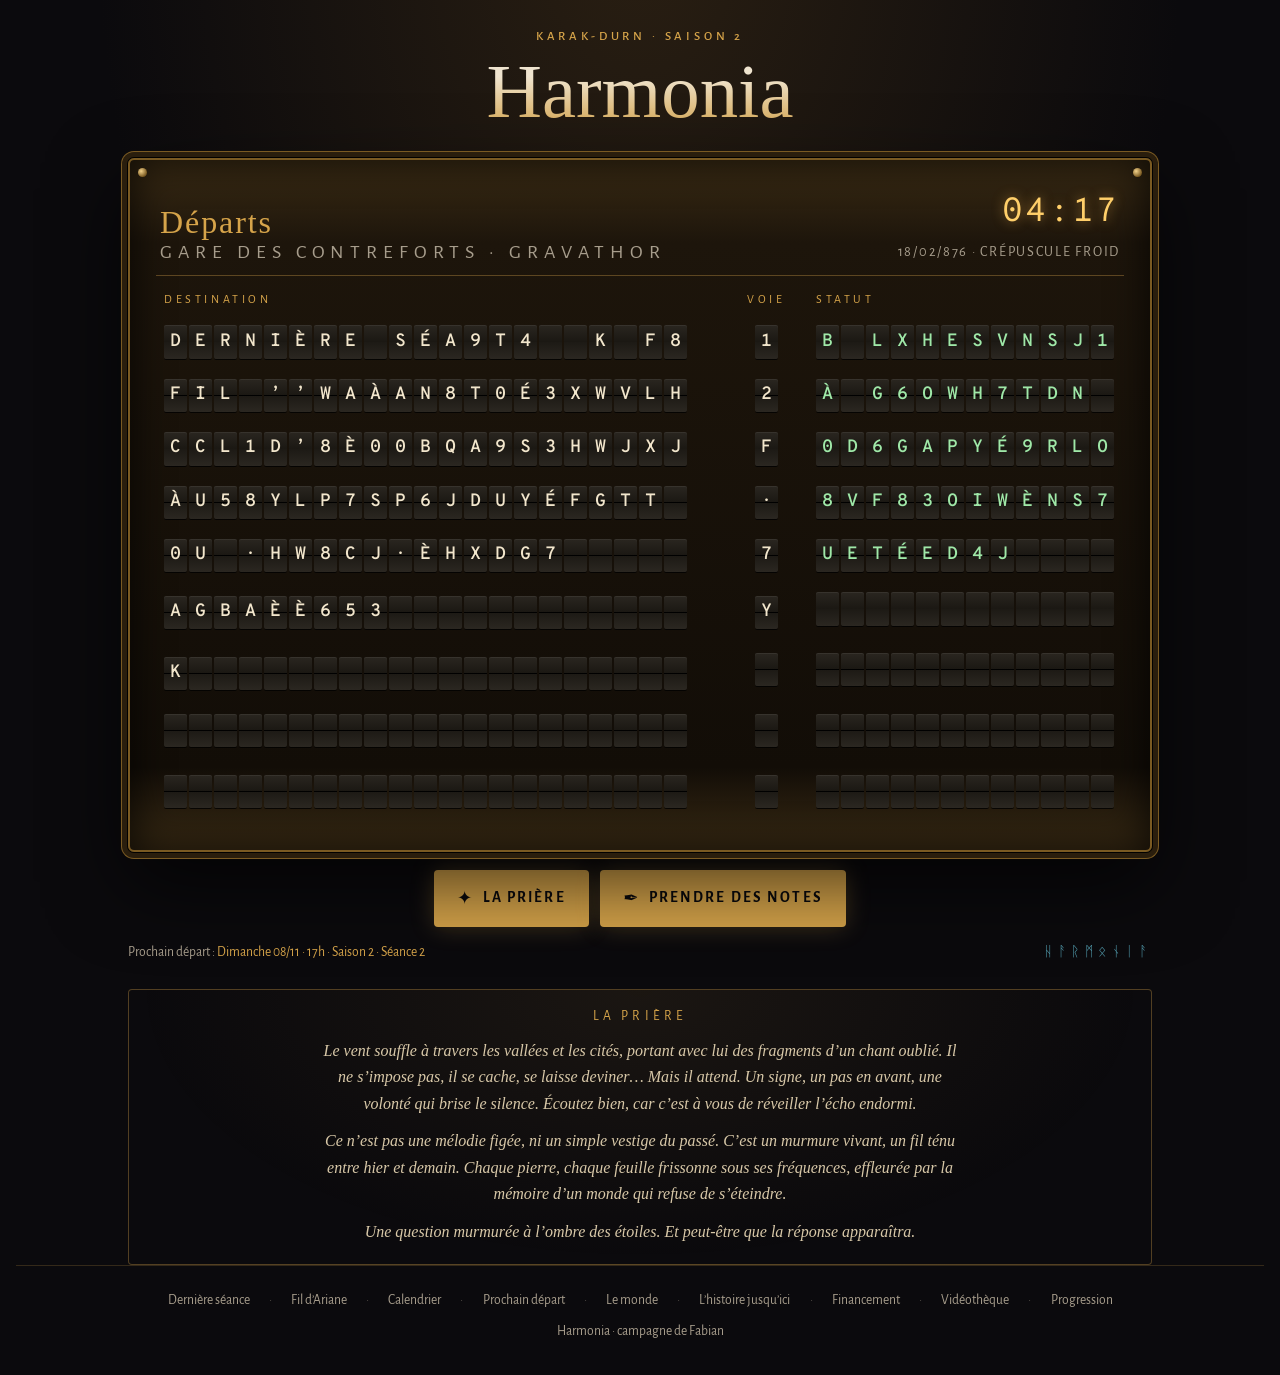
==== commit 39c8a920: "Accueil : retour au tableau de la gare (lanternes d'Ilvar abandonnées, pas assez réalistes) Co-Autho" ====
--- a/index.html
+++ b/index.html
@@ -3,109 +3,109 @@
 <head>
 <meta charset="utf-8">
 <meta name="viewport" content="width=device-width, initial-scale=1, viewport-fit=cover">
-<title>Harmonia · Le Caravansérail</title>
-<meta name="description" content="Le site de la campagne Harmonia : dernière séance, fil d'Ariane, calendrier, prochaine séance, le monde.">
+<title>Harmonia · Départs</title>
+<meta name="description" content="Le site de la campagne Harmonia : dernière séance, fil d'Ariane, semaine en cours, prochain départ et le monde.">
 <link rel="preconnect" href="https://fonts.googleapis.com">
 <link rel="preconnect" href="https://fonts.gstatic.com" crossorigin>
 <link rel="stylesheet" href="https://fonts.googleapis.com/css2?family=IM+Fell+English:ital@0;1&family=IM+Fell+English+SC&family=Alegreya+Sans:wght@400;500;700&family=Overpass+Mono:wght@600&display=swap">
 <link rel="stylesheet" href="style.css">
 <style>
-/* Les lanternes d'Ilvar : une allée du camp des bloqués, la nuit. L'allumeur les allume une à une ;
-   une lanterne allumée = une rubrique prête. Le ciel change de temps en temps (météo dans METEO, plus bas). */
-body { background: #0b0d14; }
-#ciel { position: fixed; inset: 0; width: 100%; height: 100%; z-index: -1; display: block; }
-.camp { min-height: 100vh; display: flex; flex-direction: column; align-items: center; padding: 3vh 16px 0; --amp: 3deg; }
-.fronton { text-align: center; margin-bottom: 1rem; }
+/* Le tableau des départs d'une gare naine : un panneau de laiton, des plaquettes qui claquent en tournant. */
+.gare { min-height: 100vh; display: flex; flex-direction: column; align-items: center; padding: 3vh 16px 0; }
+.fronton { text-align: center; margin-bottom: 1.6rem; }
 .fronton .kicker { display: block; margin-bottom: .3rem; }
 .fronton h1 { margin: 0; font-size: clamp(2.4rem, 9vw, 4.8rem); background: linear-gradient(180deg, var(--parchemin) 30%, var(--laiton)); -webkit-background-clip: text; background-clip: text; color: transparent; }
-.fronton .lieu { font-family: var(--f-ui); font-size: .8rem; letter-spacing: .3em; text-transform: uppercase; color: var(--cendre); }
 
-/* La pancarte : heure réelle, date en jeu, temps qu'il fait */
-.pancarte { display: flex; gap: .4rem 1.4rem; flex-wrap: wrap; justify-content: center; align-items: baseline; padding: .55rem 1.2rem; margin-bottom: 1.4rem; border-radius: 3px;
-  background: linear-gradient(180deg, #3b2a17, #2a1d10); box-shadow: inset 0 1px 0 rgba(255,220,160,.12), 0 6px 18px rgba(0,0,0,.5); font-family: var(--f-ui); color: #e9d6b0; font-size: .85rem; letter-spacing: .12em; text-transform: uppercase; }
-.pancarte b { font-family: "Overpass Mono", monospace; font-size: 1.15rem; color: #ffcf6a; letter-spacing: .06em; }
-.pancarte .meteo { color: #bcd2e8; transition: opacity 1.2s ease; }
+.panneau {
+  /* taille d’une plaquette : 21 + 1 + 12 cases et les écarts doivent tenir dans le panneau */
+  --case: clamp(12px, calc((min(100vw, 64rem) - 150px) / 38), 28px);
+  --pas: calc(var(--case) + 2px);
+  /* colonnes de largeur fixe : les en-têtes tombent pile au-dessus des plaquettes */
+  --c-dest: calc(21 * var(--pas)); --c-voie: max(calc(var(--case) * 2.4), 3.4rem); --c-statut: calc(12 * var(--pas));
+  width: min(100%, 64rem); position: relative;
+  padding: clamp(12px, 2.5vw, 26px);
+  background: linear-gradient(180deg, #3a2b14, #1d150b 12%, #120d07 88%, #3a2b14);
+  border: 2px solid var(--laiton-sombre); border-radius: 6px;
+  box-shadow: 0 0 0 1px #000, 0 0 0 6px #2a1e0d, 0 0 0 7px var(--laiton-sombre), 0 30px 80px rgba(0,0,0,.7), inset 0 0 40px rgba(0,0,0,.8);
+}
+/* Rivets aux quatre coins */
+.panneau::before, .panneau::after { content: ""; position: absolute; top: 8px; width: 9px; height: 9px; border-radius: 50%; background: radial-gradient(circle at 35% 35%, #f3d28b, #7a5a22 70%); }
+.panneau::before { left: 8px; } .panneau::after { right: 8px; }
 
-/* L'allée : des rangées de lanternes pendues à une corde */
-.allee { width: min(100%, 60rem); display: grid; grid-template-columns: repeat(5, 1fr); row-gap: 1.6rem; }
-@media (max-width: 760px) { .allee { grid-template-columns: repeat(3, 1fr); } }
-.lanterne { position: relative; display: flex; flex-direction: column; align-items: center; text-decoration: none; color: inherit; padding-bottom: .2rem; }
-.lanterne::before { content: ""; position: absolute; top: 0; left: 0; right: 0; height: 3px; border-radius: 2px; background: linear-gradient(180deg, #5a4630, #2a1f14); box-shadow: 0 2px 3px rgba(0,0,0,.6); }
-.pendule { position: relative; display: flex; flex-direction: column; align-items: center; transform-origin: 50% 0; animation: balance var(--duree, 3.6s) ease-in-out var(--phase, 0s) infinite alternate; }
-@keyframes balance { from { transform: rotate(calc(var(--amp) * -1)); } to { transform: rotate(var(--amp)); } }
-.chaine { width: 2px; height: 26px; background: repeating-linear-gradient(180deg, #8a7048 0 3px, #3a2c1a 3px 5px); }
-.anneau { width: 10px; height: 10px; margin-top: -2px; border: 2px solid #8a7048; border-radius: 50%; }
-.chapeau { width: 50px; height: 13px; margin-top: -1px; clip-path: polygon(22% 0, 78% 0, 100% 100%, 0 100%); background: linear-gradient(180deg, #6d5532, #2f2213); }
-.verre { position: relative; width: 40px; height: 54px; border: 3px solid #3d2d19; border-top-width: 2px; border-radius: 3px 3px 6px 6px; overflow: hidden;
-  background: radial-gradient(ellipse at 50% 60%, #241d16, #110d0a 75%); box-shadow: inset 0 0 6px rgba(0,0,0,.8); transition: background .6s ease, box-shadow .6s ease; }
-.verre::before { content: ""; position: absolute; top: 0; bottom: 0; left: 50%; width: 2px; margin-left: -1px; background: rgba(40,28,14,.85); z-index: 2; }
-.verre::after { content: ""; position: absolute; top: 6%; left: 14%; width: 4px; height: 60%; border-radius: 3px; background: rgba(255,255,255,.08); z-index: 2; }
-.socle { width: 46px; height: 7px; border-radius: 0 0 4px 4px; background: linear-gradient(180deg, #4d3a22, #241a0e); }
-.flamme { position: absolute; left: 50%; bottom: 12px; width: 12px; height: 20px; margin-left: -6px; border-radius: 50% 50% 45% 45% / 65% 65% 35% 35%; opacity: 0; transform: scale(.2);
-  background: radial-gradient(ellipse at 50% 70%, #fff6d8 0%, #ffd27a 35%, #f08a2c 70%, rgba(224,112,58,0) 100%); filter: blur(.4px); transition: opacity .4s ease, transform .5s cubic-bezier(.2,1.6,.4,1); }
-.halo { position: absolute; left: 50%; top: 66px; width: 190px; height: 190px; margin: -95px 0 0 -95px; border-radius: 50%; pointer-events: none; opacity: 0;
-  background: radial-gradient(circle, rgba(255,196,110,.42) 0%, rgba(255,160,70,.16) 35%, rgba(255,140,60,0) 70%); transition: opacity 1s ease; mix-blend-mode: screen; }
-.allumee .verre { background: radial-gradient(ellipse at 50% 65%, #ffd98a 0%, #e98d35 45%, #5a2c10 100%); box-shadow: inset 0 0 10px rgba(255,200,120,.6); }
-.allumee .flamme { opacity: 1; transform: scale(1); animation: vacille 1.3s ease-in-out infinite alternate; }
-.allumee .halo { opacity: 1; animation: lueur 2.1s ease-in-out infinite alternate; }
-@keyframes vacille { 0% { transform: scale(1, 1); } 30% { transform: scale(.92, 1.08) translateX(-.5px); } 60% { transform: scale(1.05, .95) translateX(.5px); } 100% { transform: scale(.97, 1.04); } }
-@keyframes lueur { from { opacity: .82; } to { opacity: 1; } }
-.allumee:hover .halo, .allumee:focus-visible .halo { opacity: 1; filter: brightness(1.35); }
-/* L'étincelle de l'allumeur */
-.etincelle { position: absolute; left: 50%; top: 66px; width: 70px; height: 70px; margin: -35px 0 0 -35px; border-radius: 50%; pointer-events: none; opacity: 0;
-  background: radial-gradient(circle, #fff8e0, rgba(255,210,120,.5) 30%, transparent 65%); }
-.allumee .etincelle { animation: etincelle .7s ease-out; }
-@keyframes etincelle { 0% { opacity: 1; transform: scale(.3); } 100% { opacity: 0; transform: scale(1.6); } }
-/* Lanterne éteinte : la mèche fume */
-.fumee { position: absolute; left: 50%; top: 40px; width: 8px; height: 8px; margin-left: -4px; border-radius: 50%; background: rgba(190,190,200,.35); filter: blur(3px); opacity: 0; }
-.morte .fumee { animation: fumee 3.2s ease-out infinite; }
-.morte .fumee:nth-child(2) { animation-delay: 1.6s; }
-@keyframes fumee { 0% { opacity: 0; transform: translate(0, 0) scale(.6); } 20% { opacity: .7; } 100% { opacity: 0; transform: translate(6px, -38px) scale(2.2); } }
+.bandeau { display: flex; justify-content: space-between; align-items: flex-end; gap: 1rem; padding: 0 4px 12px; border-bottom: 1px solid rgba(214,164,74,.35); margin-bottom: 10px; }
+.bandeau .titre { font-family: var(--f-titre); font-size: clamp(1.2rem, 3.6vw, 2rem); color: var(--laiton); letter-spacing: .06em; line-height: 1; }
+.bandeau .titre small { display: block; font-family: var(--f-ui); font-size: .62em; letter-spacing: .3em; text-transform: uppercase; color: var(--cendre); margin-top: .35rem; }
+.horloge { text-align: right; font-family: var(--f-ui); color: var(--cendre); font-size: clamp(.7rem, 1.8vw, .9rem); letter-spacing: .12em; text-transform: uppercase; }
+.horloge b { display: block; font-family: "Overpass Mono", monospace; font-size: clamp(1.3rem, 4vw, 2.1rem); color: #ffcf6a; letter-spacing: .08em; text-shadow: 0 0 12px rgba(255,190,80,.5); }
 
-.etiquette { margin-top: .9rem; min-width: 7.2rem; max-width: 100%; padding: .35rem .6rem .4rem; text-align: center; border-radius: 2px; position: relative;
-  background: linear-gradient(180deg, #4a3520, #33240f); box-shadow: inset 0 1px 0 rgba(255,220,160,.1), 0 4px 10px rgba(0,0,0,.55); }
-.etiquette .nom { display: block; font-family: var(--f-titre); font-size: clamp(.95rem, 2.4vw, 1.15rem); line-height: 1.15; color: #f1e2c2; }
-.etiquette .etat { display: block; margin-top: .15rem; font-family: var(--f-ui); font-size: .62rem; letter-spacing: .22em; text-transform: uppercase; color: #9fe8a8; }
-.morte .etiquette { opacity: .7; }
-.morte .etiquette .etat { color: #e0a060; }
-a.lanterne:hover .nom, a.lanterne:focus-visible .nom { color: #ffd98a; }
-a.lanterne:focus-visible { outline: none; }
-a.lanterne:focus-visible .etiquette { outline: 2px solid var(--parchemin); outline-offset: 3px; }
+.entetes, .ligne { display: grid; grid-template-columns: minmax(var(--c-dest), 1fr) var(--c-voie) var(--c-statut); align-items: center; gap: clamp(8px, 2vw, 22px); }
+.entetes { font-family: var(--f-ui); font-size: clamp(.6rem, 1.6vw, .75rem); letter-spacing: .3em; text-transform: uppercase; color: var(--laiton); padding: 4px 8px 8px; }
+.ligne { padding: 8px; border-radius: 4px; text-decoration: none; color: inherit; transition: background .25s ease, box-shadow .25s ease; position: relative; }
+.ligne + .ligne { margin-top: 4px; }
+a.ligne:hover, a.ligne:focus-visible { background: rgba(214,164,74,.1); box-shadow: inset 3px 0 0 var(--laiton); }
+a.ligne:hover .case, a.ligne:focus-visible .case { color: #fff3d6; }
+.ligne[aria-disabled="true"] { cursor: default; opacity: .78; }
+.col-voie { text-align: center; justify-self: center; }
+.entetes .col-voie { justify-self: stretch; }
 
-/* Le crieur annonce le prochain départ */
-.crieur { width: min(100%, 44rem); margin-top: 2rem; text-align: center; font-family: var(--f-ui); color: var(--cendre); }
-.crieur .qui { font-size: .75rem; letter-spacing: .3em; text-transform: uppercase; color: var(--laiton); }
-.crieur q { display: block; margin-top: .3rem; font-family: var(--f-recit); font-style: italic; font-size: clamp(1.05rem, 3vw, 1.3rem); color: var(--parchemin); quotes: "« " " »"; }
+/* Les plaquettes */
+.plaquettes { display: inline-flex; gap: 2px; }
+.case {
+  width: var(--case); height: calc(var(--case) * 1.45); display: inline-flex; align-items: center; justify-content: center;
+  font-family: "Overpass Mono", ui-monospace, monospace; font-weight: 600; font-size: calc(var(--case) * .78); color: #f2e6cc;
+  background: linear-gradient(180deg, #2a2620 0%, #1b1813 49%, #000 50%, #1d1a15 51%, #2b2721 100%);
+  border-radius: 2px; box-shadow: inset 0 1px 0 rgba(255,255,255,.06), 0 1px 0 rgba(0,0,0,.8); position: relative; overflow: hidden;
+}
+.case.tourne { animation: claque .07s linear; }
+@keyframes claque { 0% { transform: perspective(200px) rotateX(0); } 50% { transform: perspective(200px) rotateX(-70deg); filter: brightness(.6); } 100% { transform: perspective(200px) rotateX(0); } }
+.statut .case { color: #ffcf6a; }
+.ligne.heure .statut .case { color: #9fe8a8; }
+.ligne:not(.heure) .statut .case { color: #e0a060; }
 
-.priere { width: min(100%, 60rem); margin-top: 1.6rem; padding: 1.2rem clamp(1rem, 4vw, 2rem); border: 1px solid rgba(214,164,74,.35); border-radius: 4px; background: rgba(11,10,13,.72); text-align: center; }
+.sous { width: min(100%, 64rem); display: flex; justify-content: space-between; flex-wrap: wrap; gap: .5rem 1rem; margin-top: 1rem; font-family: var(--f-ui); font-size: .85rem; color: var(--cendre); }
+.sous .runes { color: var(--runes); letter-spacing: .4em; opacity: .7; }
+
+/* Sur téléphone : la destination en haut, voie et statut en dessous */
+@media (max-width: 640px) {
+  .panneau { --case: clamp(9px, calc((100vw - 100px) / 23), 22px); }
+  .entetes { display: none; }
+  .ligne { grid-template-columns: 1fr auto; justify-items: start; grid-template-areas: "dest dest" "statut voie"; row-gap: 6px; padding: 10px 8px; border-bottom: 1px solid rgba(214,164,74,.15); }
+  .col-dest { grid-area: dest; } .col-voie { grid-area: voie; } .col-statut { grid-area: statut; }
+  .col-statut .case, .col-voie .case { --case: clamp(8px, calc((100vw - 100px) / 27), 16px); }
+}
+.priere { width: min(100%, 64rem); margin-top: 1.6rem; padding: 1.2rem clamp(1rem, 4vw, 2rem); border: 1px solid rgba(214,164,74,.35); border-radius: 4px; background: radial-gradient(ellipse at top, rgba(214,164,74,.08), transparent 70%); text-align: center; }
 .priere h2 { margin: 0 0 .8rem; font-size: clamp(.75rem, 2vw, .85rem); font-family: var(--f-ui); letter-spacing: .3em; text-transform: uppercase; color: var(--laiton); }
 .priere blockquote { margin: 0 auto; max-width: 40em; font-style: italic; color: #d8c8a8; line-height: 1.65; }
 .priere blockquote p { margin: 0 0 .7em; }
 .priere blockquote p:last-child { margin-bottom: 0; }
-footer.pied { background: rgba(11,10,13,.6); }
-@media (prefers-reduced-motion: reduce) { .pendule { animation: none; } }
+.lisible { position: absolute; width: 1px; height: 1px; overflow: hidden; clip: rect(0 0 0 0); white-space: nowrap; }
 </style>
 </head>
 <body>
-<canvas id="ciel" aria-hidden="true"></canvas>
-<main class="camp" id="camp">
+<main class="gare">
   <header class="fronton">
     <span class="kicker">Karak-Durn · Saison 2</span>
     <h1>Harmonia</h1>
-    <span class="lieu">Le Caravansérail · Les Hautes Portes</span>
   </header>
 
-  <div class="pancarte" aria-label="Heure, date en jeu et temps qu'il fait">
-    <b id="heure">--:--</b><span id="dateJeu"></span><span class="meteo" id="meteo"></span>
+  <section class="panneau" aria-labelledby="titreDeparts">
+    <div class="bandeau">
+      <div class="titre" id="titreDeparts">Départs<small>Gare des Contreforts · Gravathor</small></div>
+      <div class="horloge" aria-label="Date en jeu"><b id="heure">--:--</b><span id="dateJeu"></span></div>
+    </div>
+    <div class="entetes" aria-hidden="true"><span>Destination</span><span class="col-voie">Voie</span><span>Statut</span></div>
+    <nav id="lignes" aria-label="Rubriques du site"></nav>
+  </section>
+
+  <div class="boutons-accueil">
+
+    <a class="bouton-notes" href="#priere"><span aria-hidden="true">✦</span> La prière</a>
+    <div class="prendre-notes"></div>
   </div>
 
-  <nav class="allee" id="allee" aria-label="Rubriques du site"></nav>
-
-  <p class="crieur"><span class="qui">Olaf le crieur</span><q id="annonce"></q></p>
-
-  <div class="boutons-accueil">
-    <a class="bouton-notes" href="#priere"><span aria-hidden="true">✦</span> La prière</a>
-    <div class="prendre-notes"></div>
+  <div class="sous">
+    <span>Prochain départ : <b id="prochain"></b></span>
+    <span class="runes" aria-hidden="true">ᚺᚨᚱᛗᛟᚾᛁᚨ</span>
   </div>
 
   <section class="priere" id="priere" aria-labelledby="titrePriere" hidden>
@@ -113,7 +113,7 @@
     <blockquote id="texte-priere"></blockquote>
   </section>
 
-  <footer class="pied" style="width:100%;margin-top:2.5rem">
+  <footer class="pied" style="width:100%;margin-top:auto">
     <nav id="menuSimple" aria-label="Menu simple"></nav>
     Harmonia · campagne de Fabian
   </footer>
@@ -135,120 +135,49 @@
 (() => {
   const H = window.HARMONIA;
   const calme = matchMedia('(prefers-reduced-motion: reduce)').matches;
-  const statutDe = d => d.statut || (d.pret ? 'Allumée' : 'Pas encore');
+  const ALPHABET = 'ABCDEFGHIJKLMNOPQRSTUVWXYZÉÈÀ0123456789·’ ';
+  const LARG = { dest: 21, voie: 1, statut: 12 };
+  const statutDe = d => d.statut || (d.pret ? 'À l’heure' : 'Retardé'); // un statut écrit à la main l’emporte
+  const versPlaquettes = (txt, n) => (txt.toUpperCase() + ' '.repeat(n)).slice(0, n);
 
-  // Les lanternes : une par ligne de « departs » (donnees.js) ; l'allumeur passe de l'une à l'autre
-  const allee = document.getElementById('allee');
+  // Les plaquettes : chaque case tourne un certain nombre de fois avant de s'arrêter sur sa lettre
+  function plaquettes(txt, n, retard) {
+    const boite = document.createElement('span'); boite.className = 'plaquettes'; boite.setAttribute('aria-hidden', 'true');
+    [...versPlaquettes(txt, n)].forEach((lettre, i) => {
+      const c = document.createElement('span'); c.className = 'case'; boite.appendChild(c);
+      if (calme) { c.textContent = lettre; return; }
+      let tours = 5 + Math.floor(Math.random() * 9);
+      const tic = () => {
+        c.classList.remove('tourne'); void c.offsetWidth; c.classList.add('tourne');
+        c.textContent = tours > 0 ? ALPHABET[Math.floor(Math.random() * ALPHABET.length)] : lettre;
+        if (tours-- > 0) setTimeout(tic, 55 + Math.random() * 25);
+      };
+      setTimeout(tic, retard + i * 35);
+    });
+    return boite;
+  }
+
+  const lignes = document.getElementById('lignes');
   H.departs.forEach((d, k) => {
     const l = document.createElement(d.pret ? 'a' : 'div');
-    l.className = 'lanterne';
+    l.className = 'ligne' + (d.pret ? ' pret' : '') + (statutDe(d) === 'À l’heure' ? ' heure' : '');
     if (d.pret) l.href = d.page; else l.setAttribute('aria-disabled', 'true');
-    l.style.setProperty('--duree', (3 + Math.random() * 1.6).toFixed(2) + 's');
-    l.style.setProperty('--phase', (-Math.random() * 4).toFixed(2) + 's');
-    l.innerHTML = '<span class="pendule" aria-hidden="true"><span class="chaine"></span><span class="anneau"></span><span class="chapeau"></span>'
-      + '<span class="verre"><span class="flamme"></span></span><span class="socle"></span><span class="halo"></span><span class="etincelle"></span>'
-      + '<span class="fumee"></span><span class="fumee"></span></span>'
-      + '<span class="etiquette"><span class="nom"></span><span class="etat"></span></span>';
-    l.querySelector('.nom').textContent = d.destination;
-    l.querySelector('.etat').textContent = statutDe(d);
-    allee.appendChild(l);
-    setTimeout(() => l.classList.add(d.pret ? 'allumee' : 'morte'), calme ? 0 : 500 + k * 320);
+    const lu = document.createElement('span'); lu.className = 'lisible';
+    lu.textContent = `${d.destination}, voie ${d.voie}, ${statutDe(d)}`; l.appendChild(lu);
+    const col = (cls, el) => { const s = document.createElement('span'); s.className = cls; s.appendChild(el); l.appendChild(s); };
+    col('col-dest', plaquettes(d.destination, LARG.dest, 150 + k * 260));
+    col('col-voie', plaquettes(d.voie, LARG.voie, 350 + k * 260));
+    col('col-statut statut', plaquettes(statutDe(d), LARG.statut, 450 + k * 260));
+    lignes.appendChild(l);
   });
 
-  // La pancarte : l'heure réelle, la date d'Harmonia
+  // Horloge : l'heure réelle, la date d'Harmonia
   document.getElementById('dateJeu').textContent = `${H.dateEnJeu} · ${H.saison}`;
   const heure = document.getElementById('heure');
   (function tic() { const d = new Date(); heure.textContent = String(d.getHours()).padStart(2, '0') + ':' + String(d.getMinutes()).padStart(2, '0'); setTimeout(tic, 1000 * (60 - d.getSeconds())); })();
 
   const p = H.prochaineSeance;
-  document.getElementById('annonce').textContent = 'Prochain départ : ' + [p.libelle, p.heure, p.quoi].filter(Boolean).join(' · ') + ' !';
-
-  /* ---------- Le ciel : la météo change toutes les DUREE millisecondes, en fondu ----------
-     ciel = haut, milieu, bas (RVB) ; etoiles, neige, pluie, brume = 0 à 1 ; vent = 0 à 1 (fait aussi balancer les lanternes). */
-  const DUREE = 40000;
-  const METEO = [
-    { nom: 'Nuit claire',       ciel: [[10, 16, 34], [22, 30, 52], [40, 36, 44]], etoiles: 1,  neige: 0, pluie: 0, brume: .08, vent: .15 },
-    { nom: 'Vent du col',       ciel: [[12, 17, 30], [24, 30, 46], [36, 34, 42]], etoiles: .5, neige: 0, pluie: 0, brume: .12, vent: 1 },
-    { nom: 'Neige',             ciel: [[26, 29, 38], [40, 43, 52], [52, 50, 56]], etoiles: 0,  neige: 1, pluie: 0, brume: .25, vent: .35 },
-    { nom: 'Brouillard',        ciel: [[30, 33, 40], [42, 45, 51], [50, 51, 56]], etoiles: 0,  neige: 0, pluie: 0, brume: 1,   vent: .08 },
-    { nom: 'Pluie verglaçante', ciel: [[14, 18, 28], [26, 31, 42], [36, 38, 46]], etoiles: 0,  neige: 0, pluie: 1, brume: .3,  vent: .55 }
-  ];
-  const cv = document.getElementById('ciel'), cx = cv.getContext('2d');
-  const camp = document.getElementById('camp'), meteoTxt = document.getElementById('meteo');
-  let W, Ht, dpr;
-  const taille = () => { dpr = Math.min(devicePixelRatio || 1, 2); W = cv.width = innerWidth * dpr; Ht = cv.height = innerHeight * dpr; };
-  addEventListener('resize', taille); taille();
-
-  let n = Math.min(METEO.length - 1, parseInt(new URLSearchParams(location.search).get('meteo'), 10) || 0); // ?meteo=2 : commencer par la neige (pour vérifier)
-  const cible = () => METEO[n];
-  const m = JSON.parse(JSON.stringify(METEO[n])); // l'état affiché, qui glisse vers la cible
-  const annoncer = () => { meteoTxt.style.opacity = 0; setTimeout(() => { meteoTxt.textContent = cible().nom; meteoTxt.style.opacity = 1; }, 600); };
-  meteoTxt.textContent = cible().nom;
-  if (!calme) setInterval(() => { n = (n + 1) % METEO.length; annoncer(); }, DUREE);
-
-  const R = Math.random;
-  const etoiles = Array.from({ length: 140 }, () => ({ x: R(), y: R() * .65, r: R() * 1.2 + .3, ph: R() * 6.28 }));
-  const flocons = Array.from({ length: calme ? 0 : 160 }, () => ({ x: R(), y: R(), r: R() * 2 + .6, v: R() * .5 + .35, ph: R() * 6.28 }));
-  const gouttes = Array.from({ length: calme ? 0 : 140 }, () => ({ x: R(), y: R(), l: R() * 14 + 10, v: R() * 6 + 12 }));
-  const nappes = Array.from({ length: 7 }, (_, i) => ({ x: R(), y: .35 + R() * .6, r: .35 + R() * .3, v: (R() * .6 + .2) * (i % 2 ? 1 : -1) }));
-  const rafales = Array.from({ length: calme ? 0 : 26 }, () => ({ x: R(), y: R() * .8, l: R() * 120 + 60, v: R() * 8 + 10 }));
-  const feux = Array.from({ length: 6 }, (_, i) => ({ x: (i + .5) / 6 + (R() - .5) * .08, ph: R() * 6.28 }));
-  const glisse = (a, b, k) => a + (b - a) * k;
-  const rvb = c => `rgb(${c.map(Math.round).join(',')})`;
-
-  let t0 = 0;
-  function dessin(t) {
-    const dt = Math.min(50, t - t0) / 16.7; t0 = t;
-    const c = cible(), k = calme ? 1 : .006 * dt;
-    ['etoiles', 'neige', 'pluie', 'brume', 'vent'].forEach(p => m[p] = glisse(m[p], c[p], k));
-    m.ciel.forEach((col, i) => col.forEach((v, j) => col[j] = glisse(v, c.ciel[i][j], k)));
-    camp.style.setProperty('--amp', (2 + m.vent * 7).toFixed(2) + 'deg');
-
-    const g = cx.createLinearGradient(0, 0, 0, Ht);
-    g.addColorStop(0, rvb(m.ciel[0])); g.addColorStop(.55, rvb(m.ciel[1])); g.addColorStop(1, rvb(m.ciel[2]));
-    cx.fillStyle = g; cx.fillRect(0, 0, W, Ht);
-
-    // Étoiles
-    if (m.etoiles > .01) etoiles.forEach(s => {
-      cx.globalAlpha = m.etoiles * (.45 + .55 * Math.sin(t / 900 + s.ph) ** 2);
-      cx.fillStyle = '#f4ecd8'; cx.beginPath(); cx.arc(s.x * W, s.y * Ht, s.r * dpr, 0, 6.28); cx.fill();
-    });
-    // Les feux du camp, au loin
-    feux.forEach(f => {
-      const r = (60 + 10 * Math.sin(t / 300 + f.ph)) * dpr, x = f.x * W, y = Ht * .98;
-      const fg = cx.createRadialGradient(x, y, 0, x, y, r);
-      fg.addColorStop(0, 'rgba(255,150,60,.35)'); fg.addColorStop(1, 'rgba(255,120,40,0)');
-      cx.globalAlpha = 1 - m.brume * .5; cx.fillStyle = fg; cx.fillRect(x - r, y - r, r * 2, r * 2);
-    });
-    // Rafales
-    if (m.vent > .5) { cx.strokeStyle = '#cfd8e6'; cx.lineWidth = dpr; rafales.forEach(s => {
-      s.x += s.v * m.vent * dt / W * dpr; if (s.x * W > W + s.l * dpr) { s.x = -s.l * dpr / W; s.y = R() * .8; }
-      cx.globalAlpha = (m.vent - .5) * .35; cx.beginPath(); cx.moveTo(s.x * W, s.y * Ht); cx.lineTo(s.x * W - s.l * dpr, s.y * Ht + 4 * dpr); cx.stroke();
-    }); }
-    // Neige
-    if (m.neige > .01) { cx.fillStyle = '#f2f4f8'; flocons.forEach(f => {
-      f.y += f.v * dt * dpr / Ht * 1.6; f.x += (Math.sin(t / 1400 + f.ph) * .3 + m.vent * 1.4) * dt * dpr / W;
-      if (f.y > 1) { f.y = -.02; f.x = R(); } if (f.x > 1.02) f.x = -.02;
-      cx.globalAlpha = m.neige * .85; cx.beginPath(); cx.arc(f.x * W, f.y * Ht, f.r * dpr, 0, 6.28); cx.fill();
-    }); }
-    // Pluie verglaçante
-    if (m.pluie > .01) { cx.strokeStyle = '#b9cbe0'; cx.lineWidth = dpr; gouttes.forEach(d => {
-      const vx = m.vent * 4; d.y += d.v * dt * dpr / Ht; d.x += vx * dt * dpr / W;
-      if (d.y > 1) { d.y = -.05; d.x = R(); } if (d.x > 1.02) d.x = -.02;
-      cx.globalAlpha = m.pluie * .45; cx.beginPath(); cx.moveTo(d.x * W, d.y * Ht); cx.lineTo(d.x * W - vx * d.l * .25 * dpr, d.y * Ht - d.l * dpr); cx.stroke();
-    }); }
-    // Brume
-    if (m.brume > .01) nappes.forEach(b => {
-      b.x += b.v * .0004 * dt; if (b.x > 1.4) b.x = -.4; if (b.x < -.4) b.x = 1.4;
-      const r = b.r * Math.max(W, Ht), x = b.x * W, y = b.y * Ht;
-      const bg = cx.createRadialGradient(x, y, 0, x, y, r);
-      bg.addColorStop(0, 'rgba(170,176,190,.28)'); bg.addColorStop(1, 'rgba(170,176,190,0)');
-      cx.globalAlpha = m.brume; cx.fillStyle = bg; cx.fillRect(x - r, y - r, r * 2, r * 2);
-    });
-    cx.globalAlpha = 1;
-    if (!calme) requestAnimationFrame(dessin);
-  }
-  requestAnimationFrame(dessin);
+  document.getElementById('prochain').textContent = [p.libelle, p.heure, p.quoi].filter(Boolean).join(' · ');
 })();
 </script>
 </body>
